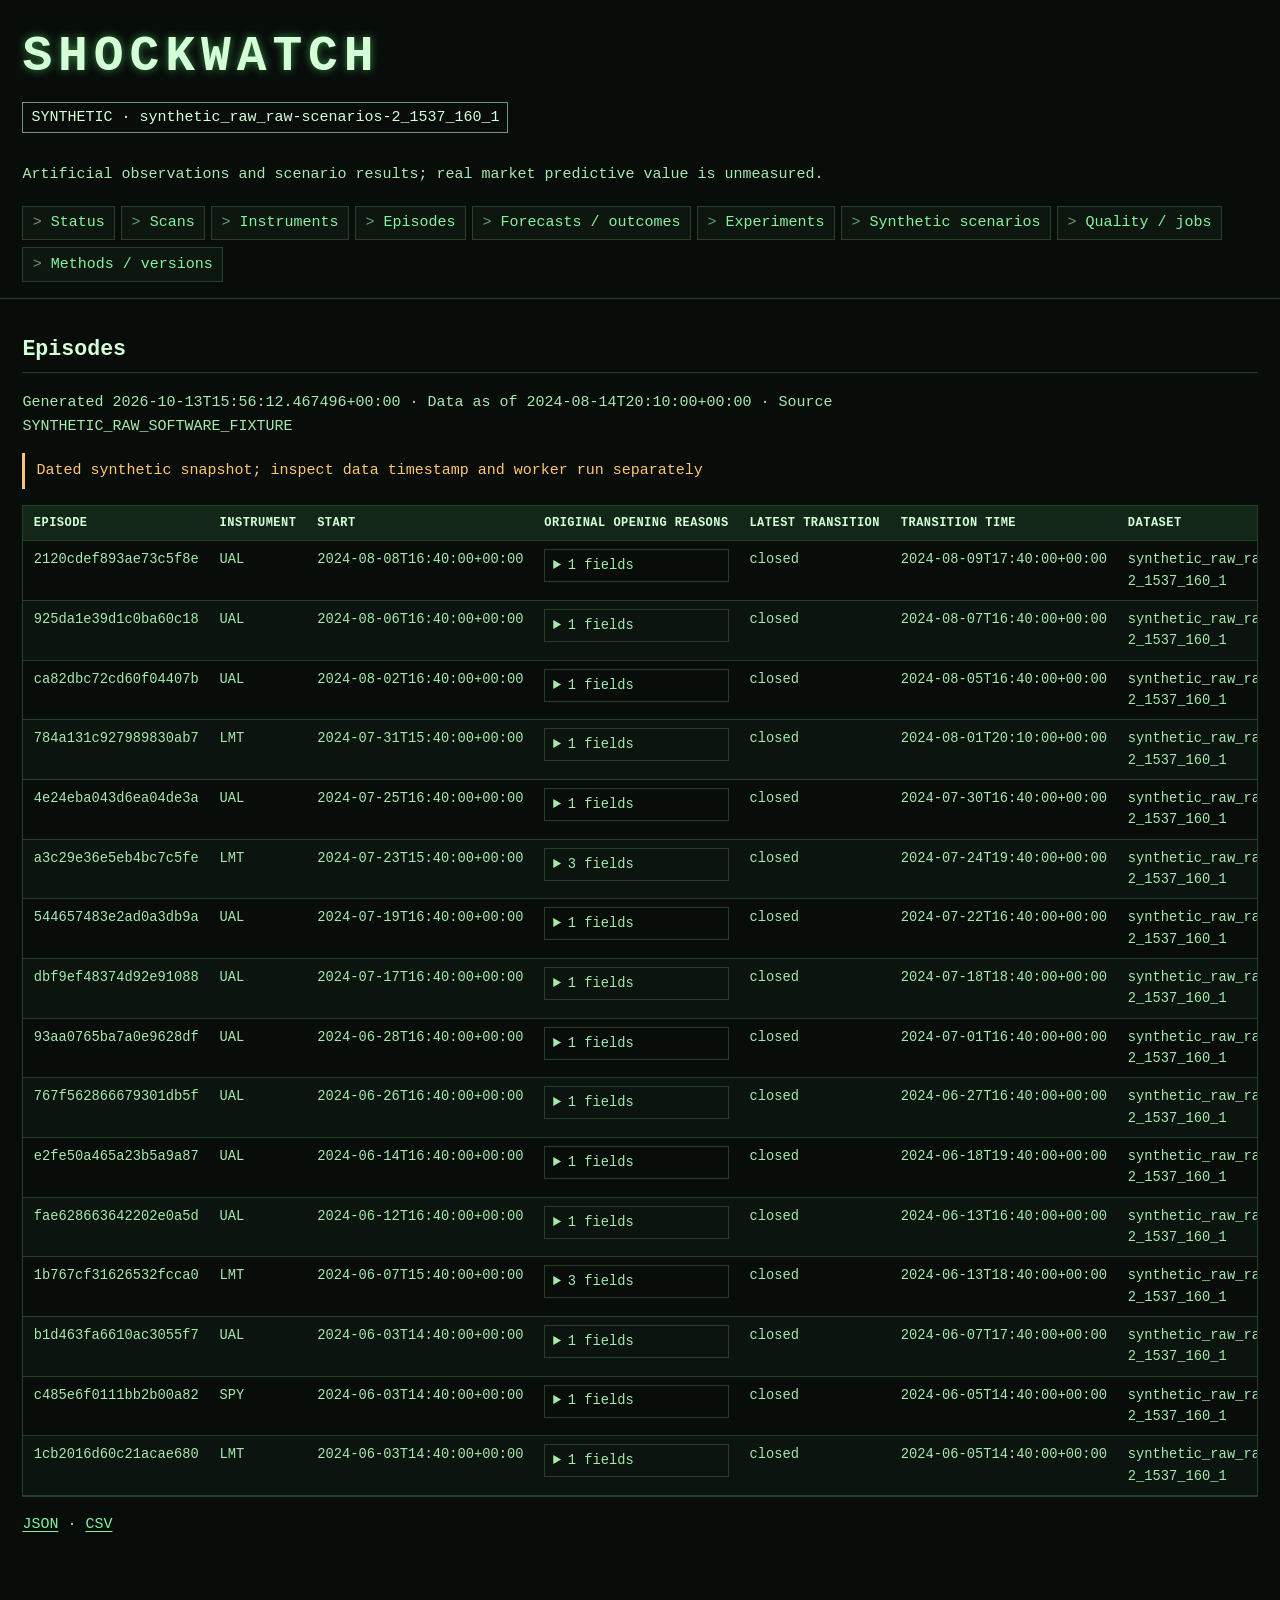
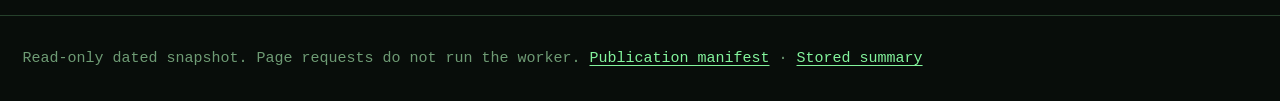
==== docs/episodes.html @ 3797bafb "Fix synthetic detector assessment and publish sanitized terminal site" ====
<!doctype html><html lang='en'><head><meta charset='utf-8'><meta name='viewport' content='width=device-width,initial-scale=1'>
<title>SHOCKWATCH — Episodes</title><link rel='stylesheet' href='style.css'></head><body><header><h1>SHOCKWATCH</h1><p class='label'>SYNTHETIC · synthetic_raw_raw-scenarios-2_1537_160_1</p><p>Artificial observations and scenario results; real market predictive value is unmeasured.</p><nav aria-label='Results pages'><a href='index.html'>Status</a><a href='scans.html'>Scans</a><a href='instruments.html'>Instruments</a><a href='episodes.html'>Episodes</a><a href='forecasts.html'>Forecasts / outcomes</a><a href='experiments.html'>Experiments</a><a href='scenarios.html'>Synthetic scenarios</a><a href='health.html'>Quality / jobs</a><a href='methods.html'>Methods / versions</a></nav></header><main><h2>Episodes</h2><p>Generated <time>2026-10-13T15:56:12.467496+00:00</time> · Data as of 2024-08-14T20:10:00+00:00 · Source SYNTHETIC_RAW_SOFTWARE_FIXTURE</p><p id='freshness' data-recorded='2026-10-13T15:48:35.384907+00:00'>Dated synthetic snapshot; inspect data timestamp and worker run separately</p><div class='scroll'><table><thead><tr><th scope='col'>Episode</th><th scope='col'>Instrument</th><th scope='col'>Start</th><th scope='col'>Original opening reasons</th><th scope='col'>Latest transition</th><th scope='col'>Transition time</th><th scope='col'>Dataset</th><th scope='col'>Mode</th></tr></thead><tbody><tr><td>2120cdef893ae73c5f8e</td><td>UAL</td><td>2024-08-08T16:40:00+00:00</td><td><details><summary>1 fields</summary><pre>[&quot;A_exceptional_repricing&quot;]</pre></details></td><td>closed</td><td>2024-08-09T17:40:00+00:00</td><td>synthetic_raw_raw-scenarios-2_1537_160_1</td><td>synthetic</td></tr><tr><td>925da1e39d1c0ba60c18</td><td>UAL</td><td>2024-08-06T16:40:00+00:00</td><td><details><summary>1 fields</summary><pre>[&quot;A_exceptional_flow&quot;]</pre></details></td><td>closed</td><td>2024-08-07T16:40:00+00:00</td><td>synthetic_raw_raw-scenarios-2_1537_160_1</td><td>synthetic</td></tr><tr><td>ca82dbc72cd60f04407b</td><td>UAL</td><td>2024-08-02T16:40:00+00:00</td><td><details><summary>1 fields</summary><pre>[&quot;A_exceptional_flow&quot;]</pre></details></td><td>closed</td><td>2024-08-05T16:40:00+00:00</td><td>synthetic_raw_raw-scenarios-2_1537_160_1</td><td>synthetic</td></tr><tr><td>784a131c927989830ab7</td><td>LMT</td><td>2024-07-31T15:40:00+00:00</td><td><details><summary>1 fields</summary><pre>[&quot;A_exceptional_flow&quot;]</pre></details></td><td>closed</td><td>2024-08-01T20:10:00+00:00</td><td>synthetic_raw_raw-scenarios-2_1537_160_1</td><td>synthetic</td></tr><tr><td>4e24eba043d6ea04de3a</td><td>UAL</td><td>2024-07-25T16:40:00+00:00</td><td><details><summary>1 fields</summary><pre>[&quot;A_exceptional_flow&quot;]</pre></details></td><td>closed</td><td>2024-07-30T16:40:00+00:00</td><td>synthetic_raw_raw-scenarios-2_1537_160_1</td><td>synthetic</td></tr><tr><td>a3c29e36e5eb4bc7c5fe</td><td>LMT</td><td>2024-07-23T15:40:00+00:00</td><td><details><summary>3 fields</summary><pre>[&quot;A_exceptional_flow&quot;,&quot;A_exceptional_repricing&quot;,&quot;B_persistent_call&quot;]</pre></details></td><td>closed</td><td>2024-07-24T19:40:00+00:00</td><td>synthetic_raw_raw-scenarios-2_1537_160_1</td><td>synthetic</td></tr><tr><td>544657483e2ad0a3db9a</td><td>UAL</td><td>2024-07-19T16:40:00+00:00</td><td><details><summary>1 fields</summary><pre>[&quot;A_exceptional_flow&quot;]</pre></details></td><td>closed</td><td>2024-07-22T16:40:00+00:00</td><td>synthetic_raw_raw-scenarios-2_1537_160_1</td><td>synthetic</td></tr><tr><td>dbf9ef48374d92e91088</td><td>UAL</td><td>2024-07-17T16:40:00+00:00</td><td><details><summary>1 fields</summary><pre>[&quot;A_exceptional_flow&quot;]</pre></details></td><td>closed</td><td>2024-07-18T18:40:00+00:00</td><td>synthetic_raw_raw-scenarios-2_1537_160_1</td><td>synthetic</td></tr><tr><td>93aa0765ba7a0e9628df</td><td>UAL</td><td>2024-06-28T16:40:00+00:00</td><td><details><summary>1 fields</summary><pre>[&quot;A_exceptional_flow&quot;]</pre></details></td><td>closed</td><td>2024-07-01T16:40:00+00:00</td><td>synthetic_raw_raw-scenarios-2_1537_160_1</td><td>synthetic</td></tr><tr><td>767f562866679301db5f</td><td>UAL</td><td>2024-06-26T16:40:00+00:00</td><td><details><summary>1 fields</summary><pre>[&quot;A_exceptional_flow&quot;]</pre></details></td><td>closed</td><td>2024-06-27T16:40:00+00:00</td><td>synthetic_raw_raw-scenarios-2_1537_160_1</td><td>synthetic</td></tr><tr><td>e2fe50a465a23b5a9a87</td><td>UAL</td><td>2024-06-14T16:40:00+00:00</td><td><details><summary>1 fields</summary><pre>[&quot;A_exceptional_flow&quot;]</pre></details></td><td>closed</td><td>2024-06-18T19:40:00+00:00</td><td>synthetic_raw_raw-scenarios-2_1537_160_1</td><td>synthetic</td></tr><tr><td>fae628663642202e0a5d</td><td>UAL</td><td>2024-06-12T16:40:00+00:00</td><td><details><summary>1 fields</summary><pre>[&quot;A_exceptional_flow&quot;]</pre></details></td><td>closed</td><td>2024-06-13T16:40:00+00:00</td><td>synthetic_raw_raw-scenarios-2_1537_160_1</td><td>synthetic</td></tr><tr><td>1b767cf31626532fcca0</td><td>LMT</td><td>2024-06-07T15:40:00+00:00</td><td><details><summary>3 fields</summary><pre>[&quot;A_exceptional_flow&quot;,&quot;A_exceptional_repricing&quot;,&quot;B_persistent_call&quot;]</pre></details></td><td>closed</td><td>2024-06-13T18:40:00+00:00</td><td>synthetic_raw_raw-scenarios-2_1537_160_1</td><td>synthetic</td></tr><tr><td>b1d463fa6610ac3055f7</td><td>UAL</td><td>2024-06-03T14:40:00+00:00</td><td><details><summary>1 fields</summary><pre>[&quot;A_exceptional_repricing&quot;]</pre></details></td><td>closed</td><td>2024-06-07T17:40:00+00:00</td><td>synthetic_raw_raw-scenarios-2_1537_160_1</td><td>synthetic</td></tr><tr><td>c485e6f0111bb2b00a82</td><td>SPY</td><td>2024-06-03T14:40:00+00:00</td><td><details><summary>1 fields</summary><pre>[&quot;A_exceptional_repricing&quot;]</pre></details></td><td>closed</td><td>2024-06-05T14:40:00+00:00</td><td>synthetic_raw_raw-scenarios-2_1537_160_1</td><td>synthetic</td></tr><tr><td>1cb2016d60c21acae680</td><td>LMT</td><td>2024-06-03T14:40:00+00:00</td><td><details><summary>1 fields</summary><pre>[&quot;A_exceptional_repricing&quot;]</pre></details></td><td>closed</td><td>2024-06-05T14:40:00+00:00</td><td>synthetic_raw_raw-scenarios-2_1537_160_1</td><td>synthetic</td></tr></tbody></table></div><p><a href='exports/episodes.json'>JSON</a> · <a href='exports/episodes.csv'>CSV</a></p></main><footer><p>Read-only dated snapshot. Page requests do not run the worker. <a href='publication.json'>Publication manifest</a> · <a href='exports/summary.json'>Stored summary</a></p></footer><script src='site.js'></script></body></html>
---- docs/style.css ----
:root{color-scheme:dark;--bg:#080d0a;--panel:#0d1710;--line:#25402b;--fg:#a6e9ad;--dim:#6e9b74;--bright:#d4ffd7;--amber:#ffc66e;--red:#ff7878}
*{box-sizing:border-box}
html{background:var(--bg)}
body{margin:0;background:var(--bg);color:var(--fg);font:15px/1.55 Consolas,'Courier New',monospace}
header,main,footer{width:100%;max-width:1320px;min-width:0;margin:auto;padding:1rem 1.4rem}
header{border-bottom:1px solid var(--line);padding-top:1.7rem}
h1{color:var(--bright);font-size:clamp(2rem,5vw,3.1rem);line-height:1.1;letter-spacing:.12em;margin:.15rem 0;text-shadow:0 0 8px #388448}
h2{color:var(--bright);font-size:1.35rem;border-bottom:1px solid var(--line);padding-bottom:.4rem}
h3{color:var(--bright);font-size:1rem;margin-top:2rem;text-transform:uppercase;letter-spacing:.04em}
p{max-width:105ch;overflow-wrap:anywhere}
a{color:#83f49c;text-decoration:underline;text-underline-offset:3px}
a:hover,a:focus{color:var(--bright);background:#183820}
a:focus-visible,input:focus-visible,summary:focus-visible{outline:2px solid var(--amber);outline-offset:2px}
nav{display:flex;flex-wrap:wrap;gap:.4rem;margin-top:1.2rem;max-width:100%;min-width:0}
nav a{display:inline-block;text-decoration:none;border:1px solid var(--line);padding:.3rem .58rem;background:var(--panel);overflow-wrap:anywhere;min-width:0}
nav a:before{content:'> ';color:var(--dim)}
.label{display:inline-block;border:1px solid var(--dim);padding:.2rem .5rem;color:var(--bright);max-width:100%;overflow-wrap:anywhere}
.scroll{max-width:100%;overflow-x:auto;margin:1rem 0;border:1px solid var(--line)}
table{width:100%;min-width:max-content;border-collapse:collapse;font-size:.86rem}
th,td{text-align:left;border-bottom:1px solid var(--line);padding:.5rem .65rem;vertical-align:top;max-width:42ch}
th{color:var(--bright);background:#132719;position:sticky;top:0;text-transform:uppercase;font-size:.75rem;letter-spacing:.04em}
tbody tr:nth-child(even){background:#0b140e}
tbody tr:hover{background:#12291a}
.crossed{color:var(--amber);font-weight:bold}
.badge{display:inline-block;border:1px solid currentColor;padding:.08rem .4rem;font-size:.78rem}
.badge.pass{color:var(--fg)}.badge.fail{color:var(--red)}.badge.muted{color:var(--dim)}
dl{display:grid;grid-template-columns:minmax(13rem,20rem) minmax(0,1fr);gap:.5rem 1rem}
dt{color:var(--dim)}dd{margin:0;color:var(--bright);overflow-wrap:anywhere}
dl.summary{grid-template-columns:repeat(3,minmax(0,1fr));gap:.6rem}
dl.summary>div{border:1px solid var(--line);background:var(--panel);padding:.7rem .8rem;min-height:5rem}
dl.summary dt{font-size:.78rem;text-transform:uppercase;letter-spacing:.03em}
dl.summary dd{margin-top:.25rem;font-size:.96rem}
details{border:1px solid var(--line);padding:.3rem .5rem;max-width:70ch}
details summary{cursor:pointer;color:var(--fg)}
details[open]{background:var(--panel)}
pre{white-space:pre-wrap;overflow-wrap:anywhere;font:inherit;color:var(--dim);max-height:28rem;overflow:auto}
input{background:#0b160e;color:var(--bright);font:inherit;border:1px solid var(--dim);padding:.35rem}
footer{border-top:1px solid var(--line);margin-top:3rem;color:var(--dim)}
#freshness{border-left:3px solid var(--amber);padding:.4rem .7rem;color:var(--amber)}
.meta{color:var(--dim)}
.skip{position:absolute;left:-9999px}.skip:focus{left:.6rem;top:.6rem;z-index:10;background:var(--bg);padding:.5rem}
@media(max-width:950px){dl.summary{grid-template-columns:repeat(2,minmax(0,1fr))}}
@media(max-width:650px){header,main,footer{padding:.8rem}body{font-size:13px}dl,dl.summary{grid-template-columns:1fr}nav a{flex:1 1 45%;text-align:center}th,td{padding:.4rem}}
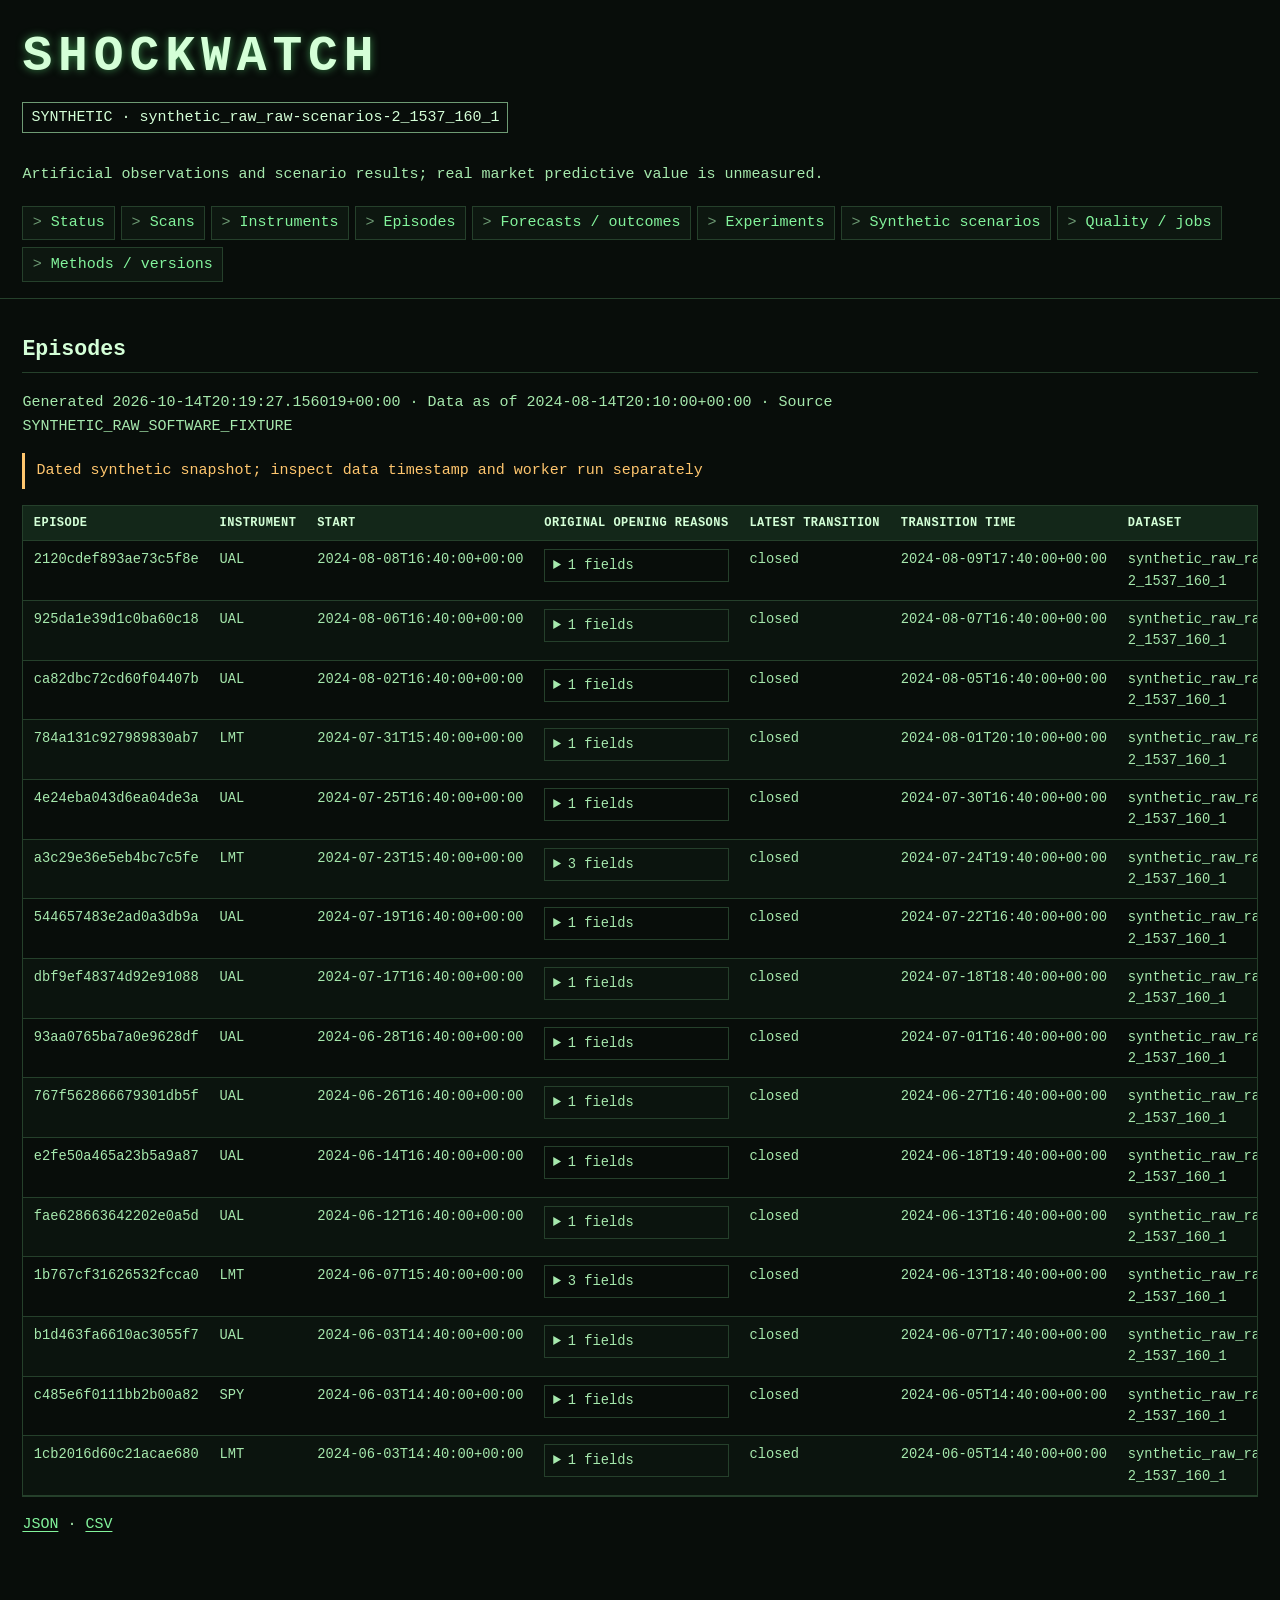
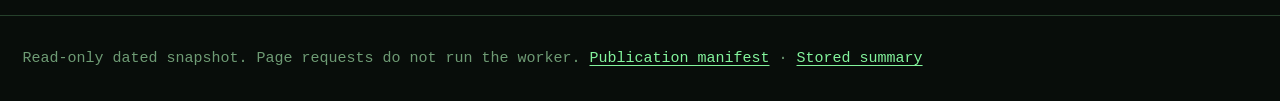
==== commit b0f4c08d: "Preserve public export bytes for Pages manifest" ====
--- a/docs/episodes.html
+++ b/docs/episodes.html
@@ -1,2 +1,2 @@
 <!doctype html><html lang='en'><head><meta charset='utf-8'><meta name='viewport' content='width=device-width,initial-scale=1'>
-<title>SHOCKWATCH — Episodes</title><link rel='stylesheet' href='style.css'></head><body><header><h1>SHOCKWATCH</h1><p class='label'>SYNTHETIC · synthetic_raw_raw-scenarios-2_1537_160_1</p><p>Artificial observations and scenario results; real market predictive value is unmeasured.</p><nav aria-label='Results pages'><a href='index.html'>Status</a><a href='scans.html'>Scans</a><a href='instruments.html'>Instruments</a><a href='episodes.html'>Episodes</a><a href='forecasts.html'>Forecasts / outcomes</a><a href='experiments.html'>Experiments</a><a href='scenarios.html'>Synthetic scenarios</a><a href='health.html'>Quality / jobs</a><a href='methods.html'>Methods / versions</a></nav></header><main><h2>Episodes</h2><p>Generated <time>2026-10-13T15:56:12.467496+00:00</time> · Data as of 2024-08-14T20:10:00+00:00 · Source SYNTHETIC_RAW_SOFTWARE_FIXTURE</p><p id='freshness' data-recorded='2026-10-13T15:48:35.384907+00:00'>Dated synthetic snapshot; inspect data timestamp and worker run separately</p><div class='scroll'><table><thead><tr><th scope='col'>Episode</th><th scope='col'>Instrument</th><th scope='col'>Start</th><th scope='col'>Original opening reasons</th><th scope='col'>Latest transition</th><th scope='col'>Transition time</th><th scope='col'>Dataset</th><th scope='col'>Mode</th></tr></thead><tbody><tr><td>2120cdef893ae73c5f8e</td><td>UAL</td><td>2024-08-08T16:40:00+00:00</td><td><details><summary>1 fields</summary><pre>[&quot;A_exceptional_repricing&quot;]</pre></details></td><td>closed</td><td>2024-08-09T17:40:00+00:00</td><td>synthetic_raw_raw-scenarios-2_1537_160_1</td><td>synthetic</td></tr><tr><td>925da1e39d1c0ba60c18</td><td>UAL</td><td>2024-08-06T16:40:00+00:00</td><td><details><summary>1 fields</summary><pre>[&quot;A_exceptional_flow&quot;]</pre></details></td><td>closed</td><td>2024-08-07T16:40:00+00:00</td><td>synthetic_raw_raw-scenarios-2_1537_160_1</td><td>synthetic</td></tr><tr><td>ca82dbc72cd60f04407b</td><td>UAL</td><td>2024-08-02T16:40:00+00:00</td><td><details><summary>1 fields</summary><pre>[&quot;A_exceptional_flow&quot;]</pre></details></td><td>closed</td><td>2024-08-05T16:40:00+00:00</td><td>synthetic_raw_raw-scenarios-2_1537_160_1</td><td>synthetic</td></tr><tr><td>784a131c927989830ab7</td><td>LMT</td><td>2024-07-31T15:40:00+00:00</td><td><details><summary>1 fields</summary><pre>[&quot;A_exceptional_flow&quot;]</pre></details></td><td>closed</td><td>2024-08-01T20:10:00+00:00</td><td>synthetic_raw_raw-scenarios-2_1537_160_1</td><td>synthetic</td></tr><tr><td>4e24eba043d6ea04de3a</td><td>UAL</td><td>2024-07-25T16:40:00+00:00</td><td><details><summary>1 fields</summary><pre>[&quot;A_exceptional_flow&quot;]</pre></details></td><td>closed</td><td>2024-07-30T16:40:00+00:00</td><td>synthetic_raw_raw-scenarios-2_1537_160_1</td><td>synthetic</td></tr><tr><td>a3c29e36e5eb4bc7c5fe</td><td>LMT</td><td>2024-07-23T15:40:00+00:00</td><td><details><summary>3 fields</summary><pre>[&quot;A_exceptional_flow&quot;,&quot;A_exceptional_repricing&quot;,&quot;B_persistent_call&quot;]</pre></details></td><td>closed</td><td>2024-07-24T19:40:00+00:00</td><td>synthetic_raw_raw-scenarios-2_1537_160_1</td><td>synthetic</td></tr><tr><td>544657483e2ad0a3db9a</td><td>UAL</td><td>2024-07-19T16:40:00+00:00</td><td><details><summary>1 fields</summary><pre>[&quot;A_exceptional_flow&quot;]</pre></details></td><td>closed</td><td>2024-07-22T16:40:00+00:00</td><td>synthetic_raw_raw-scenarios-2_1537_160_1</td><td>synthetic</td></tr><tr><td>dbf9ef48374d92e91088</td><td>UAL</td><td>2024-07-17T16:40:00+00:00</td><td><details><summary>1 fields</summary><pre>[&quot;A_exceptional_flow&quot;]</pre></details></td><td>closed</td><td>2024-07-18T18:40:00+00:00</td><td>synthetic_raw_raw-scenarios-2_1537_160_1</td><td>synthetic</td></tr><tr><td>93aa0765ba7a0e9628df</td><td>UAL</td><td>2024-06-28T16:40:00+00:00</td><td><details><summary>1 fields</summary><pre>[&quot;A_exceptional_flow&quot;]</pre></details></td><td>closed</td><td>2024-07-01T16:40:00+00:00</td><td>synthetic_raw_raw-scenarios-2_1537_160_1</td><td>synthetic</td></tr><tr><td>767f562866679301db5f</td><td>UAL</td><td>2024-06-26T16:40:00+00:00</td><td><details><summary>1 fields</summary><pre>[&quot;A_exceptional_flow&quot;]</pre></details></td><td>closed</td><td>2024-06-27T16:40:00+00:00</td><td>synthetic_raw_raw-scenarios-2_1537_160_1</td><td>synthetic</td></tr><tr><td>e2fe50a465a23b5a9a87</td><td>UAL</td><td>2024-06-14T16:40:00+00:00</td><td><details><summary>1 fields</summary><pre>[&quot;A_exceptional_flow&quot;]</pre></details></td><td>closed</td><td>2024-06-18T19:40:00+00:00</td><td>synthetic_raw_raw-scenarios-2_1537_160_1</td><td>synthetic</td></tr><tr><td>fae628663642202e0a5d</td><td>UAL</td><td>2024-06-12T16:40:00+00:00</td><td><details><summary>1 fields</summary><pre>[&quot;A_exceptional_flow&quot;]</pre></details></td><td>closed</td><td>2024-06-13T16:40:00+00:00</td><td>synthetic_raw_raw-scenarios-2_1537_160_1</td><td>synthetic</td></tr><tr><td>1b767cf31626532fcca0</td><td>LMT</td><td>2024-06-07T15:40:00+00:00</td><td><details><summary>3 fields</summary><pre>[&quot;A_exceptional_flow&quot;,&quot;A_exceptional_repricing&quot;,&quot;B_persistent_call&quot;]</pre></details></td><td>closed</td><td>2024-06-13T18:40:00+00:00</td><td>synthetic_raw_raw-scenarios-2_1537_160_1</td><td>synthetic</td></tr><tr><td>b1d463fa6610ac3055f7</td><td>UAL</td><td>2024-06-03T14:40:00+00:00</td><td><details><summary>1 fields</summary><pre>[&quot;A_exceptional_repricing&quot;]</pre></details></td><td>closed</td><td>2024-06-07T17:40:00+00:00</td><td>synthetic_raw_raw-scenarios-2_1537_160_1</td><td>synthetic</td></tr><tr><td>c485e6f0111bb2b00a82</td><td>SPY</td><td>2024-06-03T14:40:00+00:00</td><td><details><summary>1 fields</summary><pre>[&quot;A_exceptional_repricing&quot;]</pre></details></td><td>closed</td><td>2024-06-05T14:40:00+00:00</td><td>synthetic_raw_raw-scenarios-2_1537_160_1</td><td>synthetic</td></tr><tr><td>1cb2016d60c21acae680</td><td>LMT</td><td>2024-06-03T14:40:00+00:00</td><td><details><summary>1 fields</summary><pre>[&quot;A_exceptional_repricing&quot;]</pre></details></td><td>closed</td><td>2024-06-05T14:40:00+00:00</td><td>synthetic_raw_raw-scenarios-2_1537_160_1</td><td>synthetic</td></tr></tbody></table></div><p><a href='exports/episodes.json'>JSON</a> · <a href='exports/episodes.csv'>CSV</a></p></main><footer><p>Read-only dated snapshot. Page requests do not run the worker. <a href='publication.json'>Publication manifest</a> · <a href='exports/summary.json'>Stored summary</a></p></footer><script src='site.js'></script></body></html>+<title>SHOCKWATCH — Episodes</title><link rel='stylesheet' href='style.css'></head><body><header><h1>SHOCKWATCH</h1><p class='label'>SYNTHETIC · synthetic_raw_raw-scenarios-2_1537_160_1</p><p>Artificial observations and scenario results; real market predictive value is unmeasured.</p><nav aria-label='Results pages'><a href='index.html'>Status</a><a href='scans.html'>Scans</a><a href='instruments.html'>Instruments</a><a href='episodes.html'>Episodes</a><a href='forecasts.html'>Forecasts / outcomes</a><a href='experiments.html'>Experiments</a><a href='scenarios.html'>Synthetic scenarios</a><a href='health.html'>Quality / jobs</a><a href='methods.html'>Methods / versions</a></nav></header><main><h2>Episodes</h2><p>Generated <time>2026-10-14T20:19:27.156019+00:00</time> · Data as of 2024-08-14T20:10:00+00:00 · Source SYNTHETIC_RAW_SOFTWARE_FIXTURE</p><p id='freshness' data-recorded='2026-10-13T15:48:35.384907+00:00'>Dated synthetic snapshot; inspect data timestamp and worker run separately</p><div class='scroll'><table><thead><tr><th scope='col'>Episode</th><th scope='col'>Instrument</th><th scope='col'>Start</th><th scope='col'>Original opening reasons</th><th scope='col'>Latest transition</th><th scope='col'>Transition time</th><th scope='col'>Dataset</th><th scope='col'>Mode</th></tr></thead><tbody><tr><td>2120cdef893ae73c5f8e</td><td>UAL</td><td>2024-08-08T16:40:00+00:00</td><td><details><summary>1 fields</summary><pre>[&quot;A_exceptional_repricing&quot;]</pre></details></td><td>closed</td><td>2024-08-09T17:40:00+00:00</td><td>synthetic_raw_raw-scenarios-2_1537_160_1</td><td>synthetic</td></tr><tr><td>925da1e39d1c0ba60c18</td><td>UAL</td><td>2024-08-06T16:40:00+00:00</td><td><details><summary>1 fields</summary><pre>[&quot;A_exceptional_flow&quot;]</pre></details></td><td>closed</td><td>2024-08-07T16:40:00+00:00</td><td>synthetic_raw_raw-scenarios-2_1537_160_1</td><td>synthetic</td></tr><tr><td>ca82dbc72cd60f04407b</td><td>UAL</td><td>2024-08-02T16:40:00+00:00</td><td><details><summary>1 fields</summary><pre>[&quot;A_exceptional_flow&quot;]</pre></details></td><td>closed</td><td>2024-08-05T16:40:00+00:00</td><td>synthetic_raw_raw-scenarios-2_1537_160_1</td><td>synthetic</td></tr><tr><td>784a131c927989830ab7</td><td>LMT</td><td>2024-07-31T15:40:00+00:00</td><td><details><summary>1 fields</summary><pre>[&quot;A_exceptional_flow&quot;]</pre></details></td><td>closed</td><td>2024-08-01T20:10:00+00:00</td><td>synthetic_raw_raw-scenarios-2_1537_160_1</td><td>synthetic</td></tr><tr><td>4e24eba043d6ea04de3a</td><td>UAL</td><td>2024-07-25T16:40:00+00:00</td><td><details><summary>1 fields</summary><pre>[&quot;A_exceptional_flow&quot;]</pre></details></td><td>closed</td><td>2024-07-30T16:40:00+00:00</td><td>synthetic_raw_raw-scenarios-2_1537_160_1</td><td>synthetic</td></tr><tr><td>a3c29e36e5eb4bc7c5fe</td><td>LMT</td><td>2024-07-23T15:40:00+00:00</td><td><details><summary>3 fields</summary><pre>[&quot;A_exceptional_flow&quot;,&quot;A_exceptional_repricing&quot;,&quot;B_persistent_call&quot;]</pre></details></td><td>closed</td><td>2024-07-24T19:40:00+00:00</td><td>synthetic_raw_raw-scenarios-2_1537_160_1</td><td>synthetic</td></tr><tr><td>544657483e2ad0a3db9a</td><td>UAL</td><td>2024-07-19T16:40:00+00:00</td><td><details><summary>1 fields</summary><pre>[&quot;A_exceptional_flow&quot;]</pre></details></td><td>closed</td><td>2024-07-22T16:40:00+00:00</td><td>synthetic_raw_raw-scenarios-2_1537_160_1</td><td>synthetic</td></tr><tr><td>dbf9ef48374d92e91088</td><td>UAL</td><td>2024-07-17T16:40:00+00:00</td><td><details><summary>1 fields</summary><pre>[&quot;A_exceptional_flow&quot;]</pre></details></td><td>closed</td><td>2024-07-18T18:40:00+00:00</td><td>synthetic_raw_raw-scenarios-2_1537_160_1</td><td>synthetic</td></tr><tr><td>93aa0765ba7a0e9628df</td><td>UAL</td><td>2024-06-28T16:40:00+00:00</td><td><details><summary>1 fields</summary><pre>[&quot;A_exceptional_flow&quot;]</pre></details></td><td>closed</td><td>2024-07-01T16:40:00+00:00</td><td>synthetic_raw_raw-scenarios-2_1537_160_1</td><td>synthetic</td></tr><tr><td>767f562866679301db5f</td><td>UAL</td><td>2024-06-26T16:40:00+00:00</td><td><details><summary>1 fields</summary><pre>[&quot;A_exceptional_flow&quot;]</pre></details></td><td>closed</td><td>2024-06-27T16:40:00+00:00</td><td>synthetic_raw_raw-scenarios-2_1537_160_1</td><td>synthetic</td></tr><tr><td>e2fe50a465a23b5a9a87</td><td>UAL</td><td>2024-06-14T16:40:00+00:00</td><td><details><summary>1 fields</summary><pre>[&quot;A_exceptional_flow&quot;]</pre></details></td><td>closed</td><td>2024-06-18T19:40:00+00:00</td><td>synthetic_raw_raw-scenarios-2_1537_160_1</td><td>synthetic</td></tr><tr><td>fae628663642202e0a5d</td><td>UAL</td><td>2024-06-12T16:40:00+00:00</td><td><details><summary>1 fields</summary><pre>[&quot;A_exceptional_flow&quot;]</pre></details></td><td>closed</td><td>2024-06-13T16:40:00+00:00</td><td>synthetic_raw_raw-scenarios-2_1537_160_1</td><td>synthetic</td></tr><tr><td>1b767cf31626532fcca0</td><td>LMT</td><td>2024-06-07T15:40:00+00:00</td><td><details><summary>3 fields</summary><pre>[&quot;A_exceptional_flow&quot;,&quot;A_exceptional_repricing&quot;,&quot;B_persistent_call&quot;]</pre></details></td><td>closed</td><td>2024-06-13T18:40:00+00:00</td><td>synthetic_raw_raw-scenarios-2_1537_160_1</td><td>synthetic</td></tr><tr><td>b1d463fa6610ac3055f7</td><td>UAL</td><td>2024-06-03T14:40:00+00:00</td><td><details><summary>1 fields</summary><pre>[&quot;A_exceptional_repricing&quot;]</pre></details></td><td>closed</td><td>2024-06-07T17:40:00+00:00</td><td>synthetic_raw_raw-scenarios-2_1537_160_1</td><td>synthetic</td></tr><tr><td>c485e6f0111bb2b00a82</td><td>SPY</td><td>2024-06-03T14:40:00+00:00</td><td><details><summary>1 fields</summary><pre>[&quot;A_exceptional_repricing&quot;]</pre></details></td><td>closed</td><td>2024-06-05T14:40:00+00:00</td><td>synthetic_raw_raw-scenarios-2_1537_160_1</td><td>synthetic</td></tr><tr><td>1cb2016d60c21acae680</td><td>LMT</td><td>2024-06-03T14:40:00+00:00</td><td><details><summary>1 fields</summary><pre>[&quot;A_exceptional_repricing&quot;]</pre></details></td><td>closed</td><td>2024-06-05T14:40:00+00:00</td><td>synthetic_raw_raw-scenarios-2_1537_160_1</td><td>synthetic</td></tr></tbody></table></div><p><a href='exports/episodes.json'>JSON</a> · <a href='exports/episodes.csv'>CSV</a></p></main><footer><p>Read-only dated snapshot. Page requests do not run the worker. <a href='publication.json'>Publication manifest</a> · <a href='exports/summary.json'>Stored summary</a></p></footer><script src='site.js'></script></body></html>
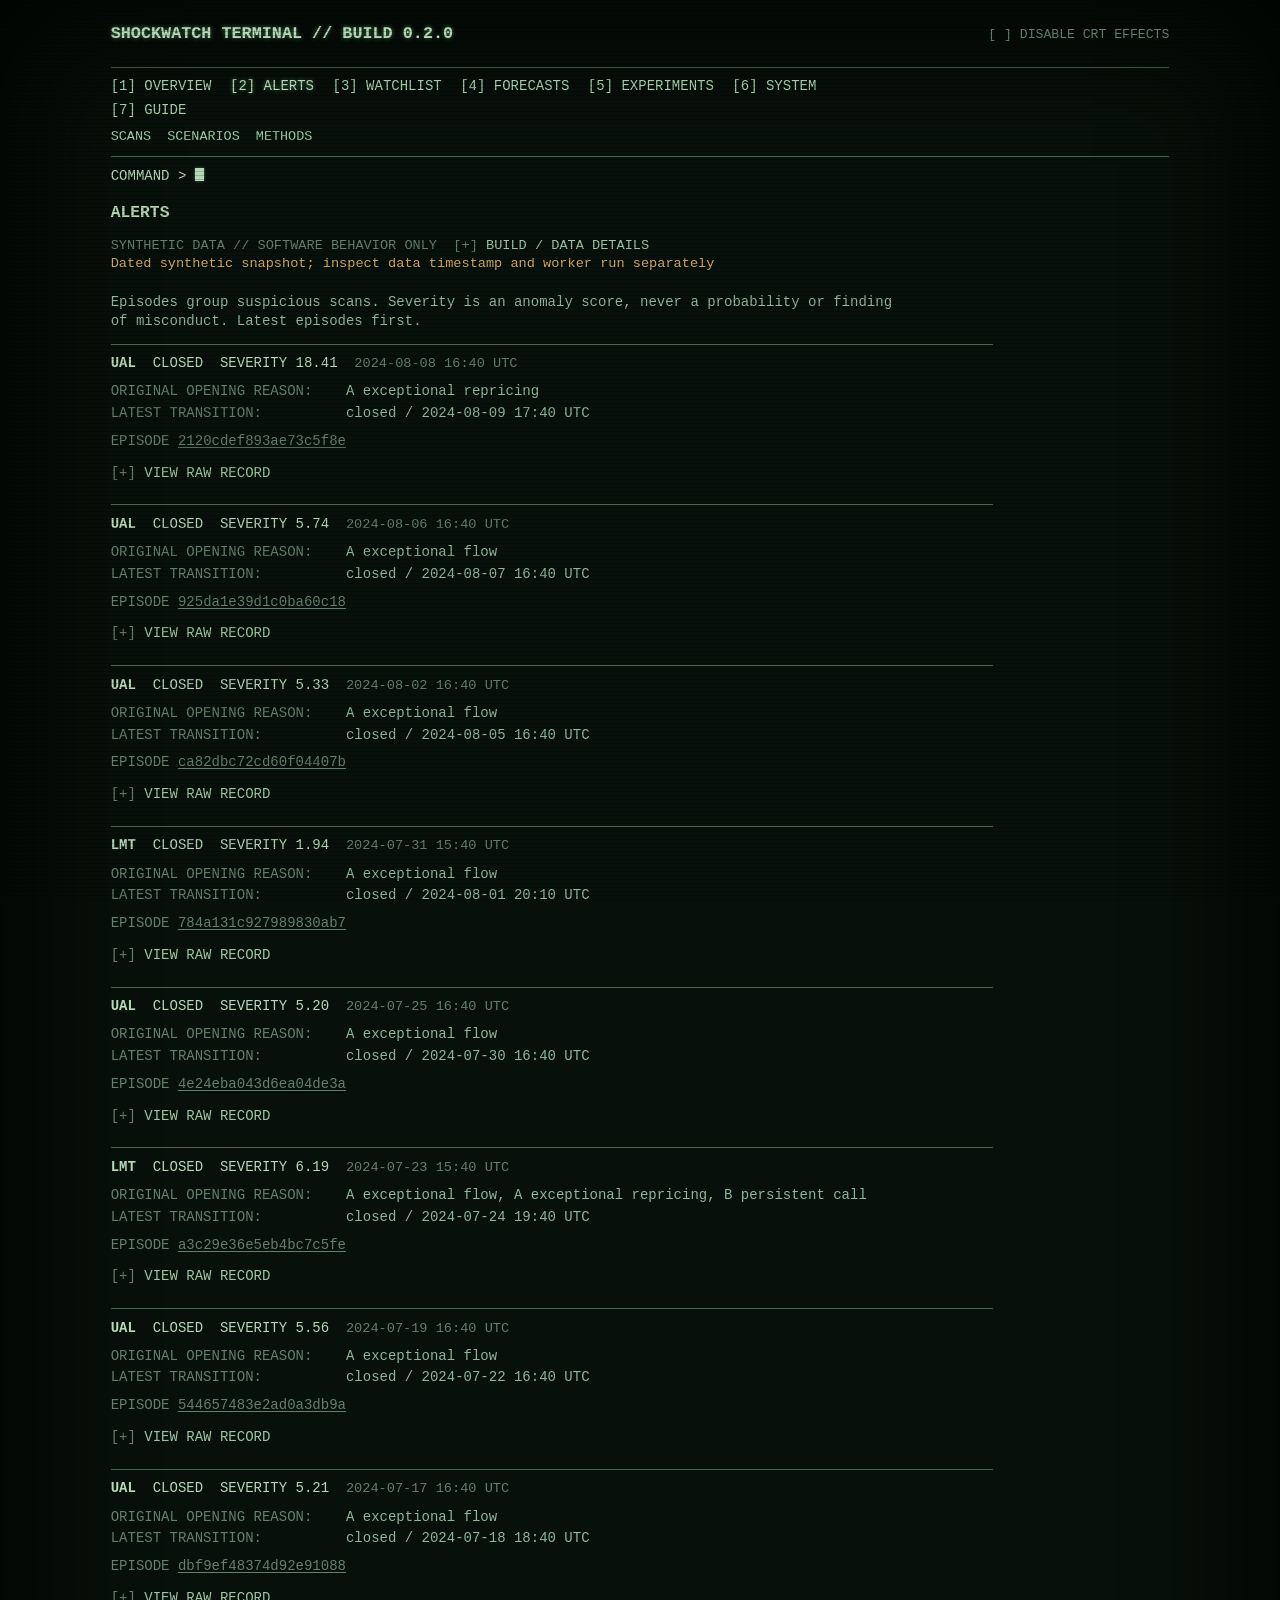
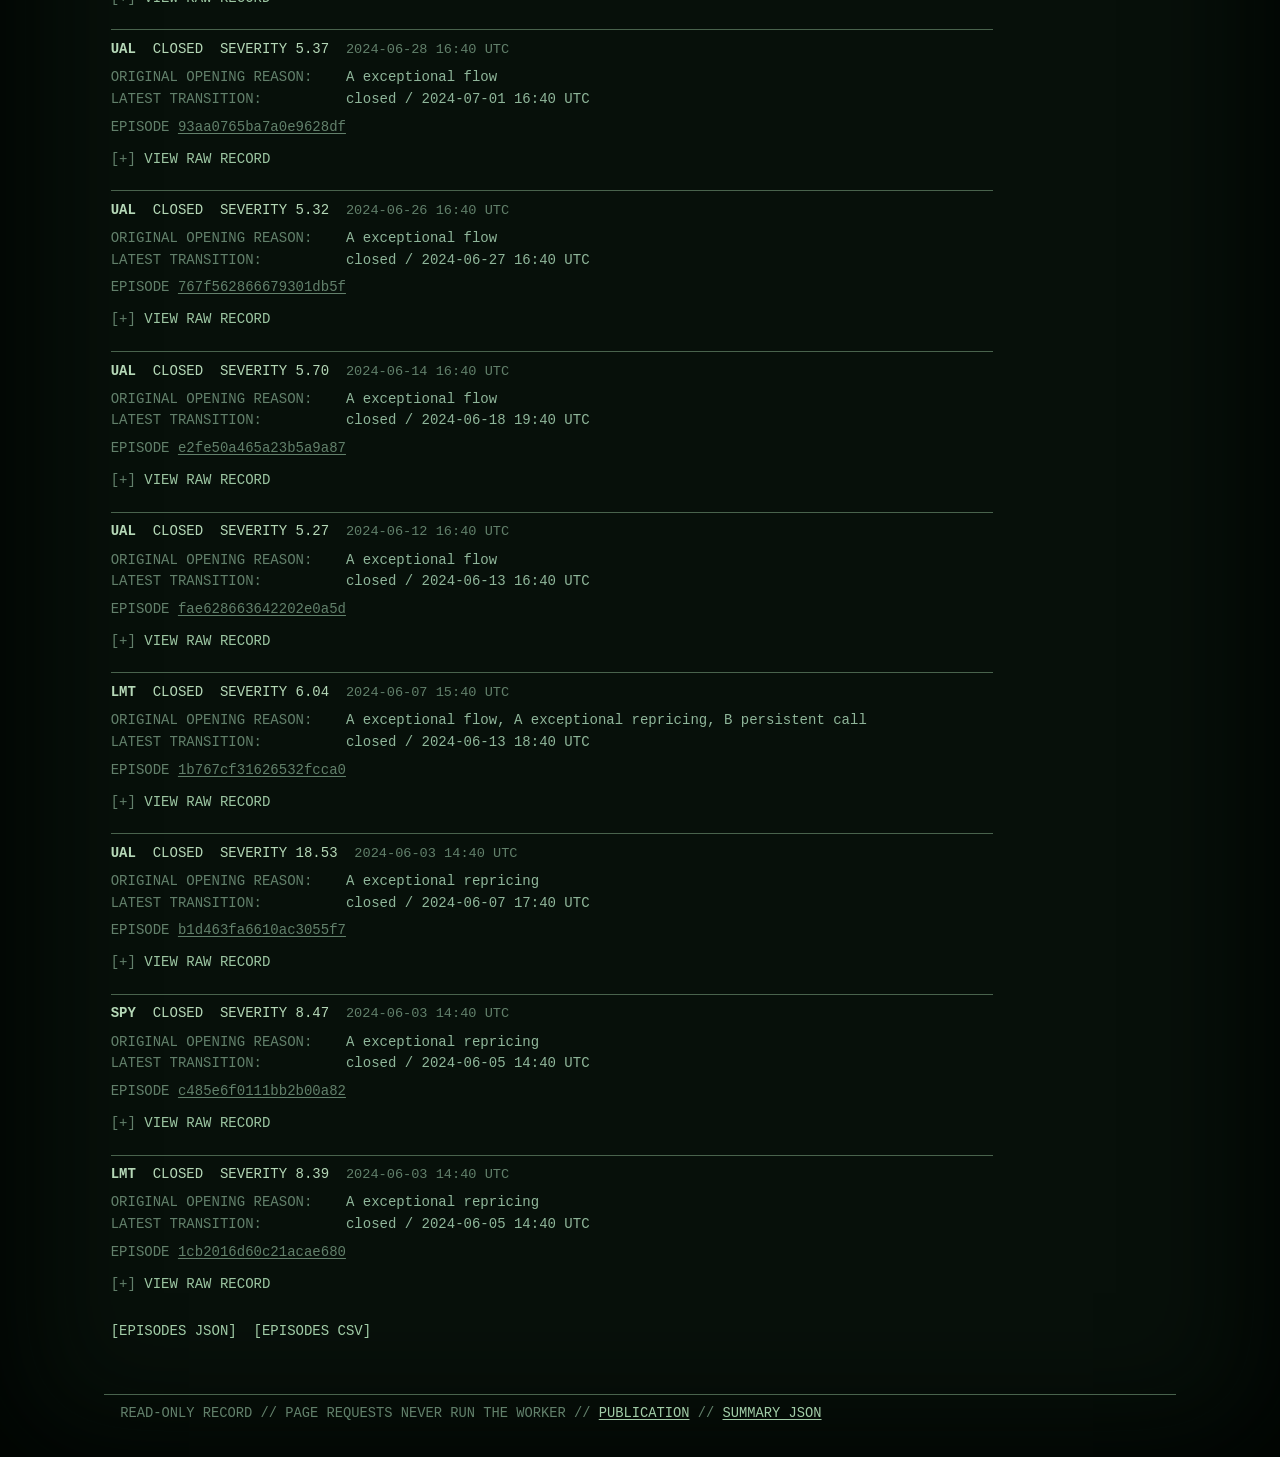
==== commit a093d878: "Redesign public site as CRT terminal with deterministic findings" ====
--- a/docs/episodes.html
+++ b/docs/episodes.html
@@ -1,2 +1,213 @@
-<!doctype html><html lang='en'><head><meta charset='utf-8'><meta name='viewport' content='width=device-width,initial-scale=1'>
-<title>SHOCKWATCH — Episodes</title><link rel='stylesheet' href='style.css'></head><body><header><h1>SHOCKWATCH</h1><p class='label'>SYNTHETIC · synthetic_raw_raw-scenarios-2_1537_160_1</p><p>Artificial observations and scenario results; real market predictive value is unmeasured.</p><nav aria-label='Results pages'><a href='index.html'>Status</a><a href='scans.html'>Scans</a><a href='instruments.html'>Instruments</a><a href='episodes.html'>Episodes</a><a href='forecasts.html'>Forecasts / outcomes</a><a href='experiments.html'>Experiments</a><a href='scenarios.html'>Synthetic scenarios</a><a href='health.html'>Quality / jobs</a><a href='methods.html'>Methods / versions</a></nav></header><main><h2>Episodes</h2><p>Generated <time>2026-10-14T20:19:27.156019+00:00</time> · Data as of 2024-08-14T20:10:00+00:00 · Source SYNTHETIC_RAW_SOFTWARE_FIXTURE</p><p id='freshness' data-recorded='2026-10-13T15:48:35.384907+00:00'>Dated synthetic snapshot; inspect data timestamp and worker run separately</p><div class='scroll'><table><thead><tr><th scope='col'>Episode</th><th scope='col'>Instrument</th><th scope='col'>Start</th><th scope='col'>Original opening reasons</th><th scope='col'>Latest transition</th><th scope='col'>Transition time</th><th scope='col'>Dataset</th><th scope='col'>Mode</th></tr></thead><tbody><tr><td>2120cdef893ae73c5f8e</td><td>UAL</td><td>2024-08-08T16:40:00+00:00</td><td><details><summary>1 fields</summary><pre>[&quot;A_exceptional_repricing&quot;]</pre></details></td><td>closed</td><td>2024-08-09T17:40:00+00:00</td><td>synthetic_raw_raw-scenarios-2_1537_160_1</td><td>synthetic</td></tr><tr><td>925da1e39d1c0ba60c18</td><td>UAL</td><td>2024-08-06T16:40:00+00:00</td><td><details><summary>1 fields</summary><pre>[&quot;A_exceptional_flow&quot;]</pre></details></td><td>closed</td><td>2024-08-07T16:40:00+00:00</td><td>synthetic_raw_raw-scenarios-2_1537_160_1</td><td>synthetic</td></tr><tr><td>ca82dbc72cd60f04407b</td><td>UAL</td><td>2024-08-02T16:40:00+00:00</td><td><details><summary>1 fields</summary><pre>[&quot;A_exceptional_flow&quot;]</pre></details></td><td>closed</td><td>2024-08-05T16:40:00+00:00</td><td>synthetic_raw_raw-scenarios-2_1537_160_1</td><td>synthetic</td></tr><tr><td>784a131c927989830ab7</td><td>LMT</td><td>2024-07-31T15:40:00+00:00</td><td><details><summary>1 fields</summary><pre>[&quot;A_exceptional_flow&quot;]</pre></details></td><td>closed</td><td>2024-08-01T20:10:00+00:00</td><td>synthetic_raw_raw-scenarios-2_1537_160_1</td><td>synthetic</td></tr><tr><td>4e24eba043d6ea04de3a</td><td>UAL</td><td>2024-07-25T16:40:00+00:00</td><td><details><summary>1 fields</summary><pre>[&quot;A_exceptional_flow&quot;]</pre></details></td><td>closed</td><td>2024-07-30T16:40:00+00:00</td><td>synthetic_raw_raw-scenarios-2_1537_160_1</td><td>synthetic</td></tr><tr><td>a3c29e36e5eb4bc7c5fe</td><td>LMT</td><td>2024-07-23T15:40:00+00:00</td><td><details><summary>3 fields</summary><pre>[&quot;A_exceptional_flow&quot;,&quot;A_exceptional_repricing&quot;,&quot;B_persistent_call&quot;]</pre></details></td><td>closed</td><td>2024-07-24T19:40:00+00:00</td><td>synthetic_raw_raw-scenarios-2_1537_160_1</td><td>synthetic</td></tr><tr><td>544657483e2ad0a3db9a</td><td>UAL</td><td>2024-07-19T16:40:00+00:00</td><td><details><summary>1 fields</summary><pre>[&quot;A_exceptional_flow&quot;]</pre></details></td><td>closed</td><td>2024-07-22T16:40:00+00:00</td><td>synthetic_raw_raw-scenarios-2_1537_160_1</td><td>synthetic</td></tr><tr><td>dbf9ef48374d92e91088</td><td>UAL</td><td>2024-07-17T16:40:00+00:00</td><td><details><summary>1 fields</summary><pre>[&quot;A_exceptional_flow&quot;]</pre></details></td><td>closed</td><td>2024-07-18T18:40:00+00:00</td><td>synthetic_raw_raw-scenarios-2_1537_160_1</td><td>synthetic</td></tr><tr><td>93aa0765ba7a0e9628df</td><td>UAL</td><td>2024-06-28T16:40:00+00:00</td><td><details><summary>1 fields</summary><pre>[&quot;A_exceptional_flow&quot;]</pre></details></td><td>closed</td><td>2024-07-01T16:40:00+00:00</td><td>synthetic_raw_raw-scenarios-2_1537_160_1</td><td>synthetic</td></tr><tr><td>767f562866679301db5f</td><td>UAL</td><td>2024-06-26T16:40:00+00:00</td><td><details><summary>1 fields</summary><pre>[&quot;A_exceptional_flow&quot;]</pre></details></td><td>closed</td><td>2024-06-27T16:40:00+00:00</td><td>synthetic_raw_raw-scenarios-2_1537_160_1</td><td>synthetic</td></tr><tr><td>e2fe50a465a23b5a9a87</td><td>UAL</td><td>2024-06-14T16:40:00+00:00</td><td><details><summary>1 fields</summary><pre>[&quot;A_exceptional_flow&quot;]</pre></details></td><td>closed</td><td>2024-06-18T19:40:00+00:00</td><td>synthetic_raw_raw-scenarios-2_1537_160_1</td><td>synthetic</td></tr><tr><td>fae628663642202e0a5d</td><td>UAL</td><td>2024-06-12T16:40:00+00:00</td><td><details><summary>1 fields</summary><pre>[&quot;A_exceptional_flow&quot;]</pre></details></td><td>closed</td><td>2024-06-13T16:40:00+00:00</td><td>synthetic_raw_raw-scenarios-2_1537_160_1</td><td>synthetic</td></tr><tr><td>1b767cf31626532fcca0</td><td>LMT</td><td>2024-06-07T15:40:00+00:00</td><td><details><summary>3 fields</summary><pre>[&quot;A_exceptional_flow&quot;,&quot;A_exceptional_repricing&quot;,&quot;B_persistent_call&quot;]</pre></details></td><td>closed</td><td>2024-06-13T18:40:00+00:00</td><td>synthetic_raw_raw-scenarios-2_1537_160_1</td><td>synthetic</td></tr><tr><td>b1d463fa6610ac3055f7</td><td>UAL</td><td>2024-06-03T14:40:00+00:00</td><td><details><summary>1 fields</summary><pre>[&quot;A_exceptional_repricing&quot;]</pre></details></td><td>closed</td><td>2024-06-07T17:40:00+00:00</td><td>synthetic_raw_raw-scenarios-2_1537_160_1</td><td>synthetic</td></tr><tr><td>c485e6f0111bb2b00a82</td><td>SPY</td><td>2024-06-03T14:40:00+00:00</td><td><details><summary>1 fields</summary><pre>[&quot;A_exceptional_repricing&quot;]</pre></details></td><td>closed</td><td>2024-06-05T14:40:00+00:00</td><td>synthetic_raw_raw-scenarios-2_1537_160_1</td><td>synthetic</td></tr><tr><td>1cb2016d60c21acae680</td><td>LMT</td><td>2024-06-03T14:40:00+00:00</td><td><details><summary>1 fields</summary><pre>[&quot;A_exceptional_repricing&quot;]</pre></details></td><td>closed</td><td>2024-06-05T14:40:00+00:00</td><td>synthetic_raw_raw-scenarios-2_1537_160_1</td><td>synthetic</td></tr></tbody></table></div><p><a href='exports/episodes.json'>JSON</a> · <a href='exports/episodes.csv'>CSV</a></p></main><footer><p>Read-only dated snapshot. Page requests do not run the worker. <a href='publication.json'>Publication manifest</a> · <a href='exports/summary.json'>Stored summary</a></p></footer><script src='site.js'></script></body></html>+<!doctype html><html lang='en'><head><meta charset='utf-8'><meta name='viewport' content='width=device-width,initial-scale=1'><title>SHOCKWATCH // Alerts</title><link rel='stylesheet' href='style.css'></head><body><input class='effects-check' id='effects-off' type='checkbox' aria-label='Disable scanlines and glow'><div class='terminal-screen'><a class='skip' href='#content'>Skip to content</a><header><div class='terminal-head'><h1 class='glow'>SHOCKWATCH TERMINAL // BUILD 0.2.0</h1><label class='effects-label' for='effects-off'><span class='effects-mark' aria-hidden='true'></span> DISABLE CRT EFFECTS</label></div><hr class='terminal-rule'><nav class='command-nav' aria-label='Main commands'><a href='index.html'>[1] OVERVIEW</a><a class='current' aria-current='page' href='episodes.html'>[2] ALERTS</a><a href='instruments.html'>[3] WATCHLIST</a><a href='forecasts.html'>[4] FORECASTS</a><a href='experiments.html'>[5] EXPERIMENTS</a><a href='health.html'>[6] SYSTEM</a><a href='guide.html'>[7] GUIDE</a></nav><div class='sub-nav'><a href='scans.html'>SCANS</a><a href='scenarios.html'>SCENARIOS</a><a href='methods.html'>METHODS</a></div><hr class='terminal-rule'><p class='prompt'>COMMAND &gt; <span class='cursor' aria-hidden='true'></span></p></header><main id='content'><h2>ALERTS</h2><div class='screen-meta'>SYNTHETIC DATA // SOFTWARE BEHAVIOR ONLY <details><summary>BUILD / DATA DETAILS</summary><dl class='summary'><div><dt>Dataset ID</dt><dd>synthetic_raw_raw-scenarios-2_1537_160_1</dd></div><div><dt>Mode</dt><dd>synthetic</dd></div><div><dt>Source version</dt><dd>raw-scenarios-2</dd></div><div><dt>Model version</dt><dd>0.2.0</dd></div><div><dt>Build time</dt><dd>2026-10-14T20:46:08.013613+00:00</dd></div><div><dt>Data timestamp</dt><dd>2024-08-14T20:10:00+00:00</dd></div><div><dt>Deployment ID</dt><dd>aa97a914c4328212df08ad3d71177afe3ddec07e4740498e745a1f889b844ba5</dd></div></dl></details><p id='freshness' data-recorded='2026-10-13T15:48:35.384907+00:00'>Dated synthetic snapshot; inspect data timestamp and worker run separately</p></div><p>Episodes group suspicious scans. Severity is an anomaly score, never a probability or finding of misconduct. Latest episodes first.</p><article class='record' id='episode-2120cdef893ae73c5f8e'><div class='record-head'><strong>UAL</strong><span class=''>CLOSED</span><span>SEVERITY 18.41</span><span class='secondary'>2024-08-08 16:40 UTC</span></div><dl><div><dt>ORIGINAL OPENING REASON:</dt><dd>A exceptional repricing</dd></div><div><dt>LATEST TRANSITION:</dt><dd>closed / 2024-08-09 17:40 UTC</dd></div></dl><p class='secondary'>EPISODE <a class='secondary' href='#episode-2120cdef893ae73c5f8e'>2120cdef893ae73c5f8e</a></p><details class='raw'><summary>VIEW RAW RECORD</summary><pre>{
+  &quot;dataset_id&quot;: &quot;synthetic_raw_raw-scenarios-2_1537_160_1&quot;,
+  &quot;episode_id&quot;: &quot;2120cdef893ae73c5f8e&quot;,
+  &quot;instrument_id&quot;: &quot;UAL&quot;,
+  &quot;latest_transition&quot;: &quot;closed&quot;,
+  &quot;latest_transition_at&quot;: &quot;2024-08-09T17:40:00+00:00&quot;,
+  &quot;mode&quot;: &quot;synthetic&quot;,
+  &quot;original_opening_reasons&quot;: [
+    &quot;A_exceptional_repricing&quot;
+  ],
+  &quot;severity&quot;: 18.414282004144326,
+  &quot;started_at&quot;: &quot;2024-08-08T16:40:00+00:00&quot;,
+  &quot;state&quot;: &quot;closed&quot;
+}</pre></details></article><article class='record' id='episode-925da1e39d1c0ba60c18'><div class='record-head'><strong>UAL</strong><span class=''>CLOSED</span><span>SEVERITY 5.74</span><span class='secondary'>2024-08-06 16:40 UTC</span></div><dl><div><dt>ORIGINAL OPENING REASON:</dt><dd>A exceptional flow</dd></div><div><dt>LATEST TRANSITION:</dt><dd>closed / 2024-08-07 16:40 UTC</dd></div></dl><p class='secondary'>EPISODE <a class='secondary' href='#episode-925da1e39d1c0ba60c18'>925da1e39d1c0ba60c18</a></p><details class='raw'><summary>VIEW RAW RECORD</summary><pre>{
+  &quot;dataset_id&quot;: &quot;synthetic_raw_raw-scenarios-2_1537_160_1&quot;,
+  &quot;episode_id&quot;: &quot;925da1e39d1c0ba60c18&quot;,
+  &quot;instrument_id&quot;: &quot;UAL&quot;,
+  &quot;latest_transition&quot;: &quot;closed&quot;,
+  &quot;latest_transition_at&quot;: &quot;2024-08-07T16:40:00+00:00&quot;,
+  &quot;mode&quot;: &quot;synthetic&quot;,
+  &quot;original_opening_reasons&quot;: [
+    &quot;A_exceptional_flow&quot;
+  ],
+  &quot;severity&quot;: 5.7401402673598385,
+  &quot;started_at&quot;: &quot;2024-08-06T16:40:00+00:00&quot;,
+  &quot;state&quot;: &quot;closed&quot;
+}</pre></details></article><article class='record' id='episode-ca82dbc72cd60f04407b'><div class='record-head'><strong>UAL</strong><span class=''>CLOSED</span><span>SEVERITY 5.33</span><span class='secondary'>2024-08-02 16:40 UTC</span></div><dl><div><dt>ORIGINAL OPENING REASON:</dt><dd>A exceptional flow</dd></div><div><dt>LATEST TRANSITION:</dt><dd>closed / 2024-08-05 16:40 UTC</dd></div></dl><p class='secondary'>EPISODE <a class='secondary' href='#episode-ca82dbc72cd60f04407b'>ca82dbc72cd60f04407b</a></p><details class='raw'><summary>VIEW RAW RECORD</summary><pre>{
+  &quot;dataset_id&quot;: &quot;synthetic_raw_raw-scenarios-2_1537_160_1&quot;,
+  &quot;episode_id&quot;: &quot;ca82dbc72cd60f04407b&quot;,
+  &quot;instrument_id&quot;: &quot;UAL&quot;,
+  &quot;latest_transition&quot;: &quot;closed&quot;,
+  &quot;latest_transition_at&quot;: &quot;2024-08-05T16:40:00+00:00&quot;,
+  &quot;mode&quot;: &quot;synthetic&quot;,
+  &quot;original_opening_reasons&quot;: [
+    &quot;A_exceptional_flow&quot;
+  ],
+  &quot;severity&quot;: 5.332020699331778,
+  &quot;started_at&quot;: &quot;2024-08-02T16:40:00+00:00&quot;,
+  &quot;state&quot;: &quot;closed&quot;
+}</pre></details></article><article class='record' id='episode-784a131c927989830ab7'><div class='record-head'><strong>LMT</strong><span class=''>CLOSED</span><span>SEVERITY 1.94</span><span class='secondary'>2024-07-31 15:40 UTC</span></div><dl><div><dt>ORIGINAL OPENING REASON:</dt><dd>A exceptional flow</dd></div><div><dt>LATEST TRANSITION:</dt><dd>closed / 2024-08-01 20:10 UTC</dd></div></dl><p class='secondary'>EPISODE <a class='secondary' href='#episode-784a131c927989830ab7'>784a131c927989830ab7</a></p><details class='raw'><summary>VIEW RAW RECORD</summary><pre>{
+  &quot;dataset_id&quot;: &quot;synthetic_raw_raw-scenarios-2_1537_160_1&quot;,
+  &quot;episode_id&quot;: &quot;784a131c927989830ab7&quot;,
+  &quot;instrument_id&quot;: &quot;LMT&quot;,
+  &quot;latest_transition&quot;: &quot;closed&quot;,
+  &quot;latest_transition_at&quot;: &quot;2024-08-01T20:10:00+00:00&quot;,
+  &quot;mode&quot;: &quot;synthetic&quot;,
+  &quot;original_opening_reasons&quot;: [
+    &quot;A_exceptional_flow&quot;
+  ],
+  &quot;severity&quot;: 1.9441244129130284,
+  &quot;started_at&quot;: &quot;2024-07-31T15:40:00+00:00&quot;,
+  &quot;state&quot;: &quot;closed&quot;
+}</pre></details></article><article class='record' id='episode-4e24eba043d6ea04de3a'><div class='record-head'><strong>UAL</strong><span class=''>CLOSED</span><span>SEVERITY 5.20</span><span class='secondary'>2024-07-25 16:40 UTC</span></div><dl><div><dt>ORIGINAL OPENING REASON:</dt><dd>A exceptional flow</dd></div><div><dt>LATEST TRANSITION:</dt><dd>closed / 2024-07-30 16:40 UTC</dd></div></dl><p class='secondary'>EPISODE <a class='secondary' href='#episode-4e24eba043d6ea04de3a'>4e24eba043d6ea04de3a</a></p><details class='raw'><summary>VIEW RAW RECORD</summary><pre>{
+  &quot;dataset_id&quot;: &quot;synthetic_raw_raw-scenarios-2_1537_160_1&quot;,
+  &quot;episode_id&quot;: &quot;4e24eba043d6ea04de3a&quot;,
+  &quot;instrument_id&quot;: &quot;UAL&quot;,
+  &quot;latest_transition&quot;: &quot;closed&quot;,
+  &quot;latest_transition_at&quot;: &quot;2024-07-30T16:40:00+00:00&quot;,
+  &quot;mode&quot;: &quot;synthetic&quot;,
+  &quot;original_opening_reasons&quot;: [
+    &quot;A_exceptional_flow&quot;
+  ],
+  &quot;severity&quot;: 5.19986555686826,
+  &quot;started_at&quot;: &quot;2024-07-25T16:40:00+00:00&quot;,
+  &quot;state&quot;: &quot;closed&quot;
+}</pre></details></article><article class='record' id='episode-a3c29e36e5eb4bc7c5fe'><div class='record-head'><strong>LMT</strong><span class=''>CLOSED</span><span>SEVERITY 6.19</span><span class='secondary'>2024-07-23 15:40 UTC</span></div><dl><div><dt>ORIGINAL OPENING REASON:</dt><dd>A exceptional flow, A exceptional repricing, B persistent call</dd></div><div><dt>LATEST TRANSITION:</dt><dd>closed / 2024-07-24 19:40 UTC</dd></div></dl><p class='secondary'>EPISODE <a class='secondary' href='#episode-a3c29e36e5eb4bc7c5fe'>a3c29e36e5eb4bc7c5fe</a></p><details class='raw'><summary>VIEW RAW RECORD</summary><pre>{
+  &quot;dataset_id&quot;: &quot;synthetic_raw_raw-scenarios-2_1537_160_1&quot;,
+  &quot;episode_id&quot;: &quot;a3c29e36e5eb4bc7c5fe&quot;,
+  &quot;instrument_id&quot;: &quot;LMT&quot;,
+  &quot;latest_transition&quot;: &quot;closed&quot;,
+  &quot;latest_transition_at&quot;: &quot;2024-07-24T19:40:00+00:00&quot;,
+  &quot;mode&quot;: &quot;synthetic&quot;,
+  &quot;original_opening_reasons&quot;: [
+    &quot;A_exceptional_flow&quot;,
+    &quot;A_exceptional_repricing&quot;,
+    &quot;B_persistent_call&quot;
+  ],
+  &quot;severity&quot;: 6.194889305448366,
+  &quot;started_at&quot;: &quot;2024-07-23T15:40:00+00:00&quot;,
+  &quot;state&quot;: &quot;closed&quot;
+}</pre></details></article><article class='record' id='episode-544657483e2ad0a3db9a'><div class='record-head'><strong>UAL</strong><span class=''>CLOSED</span><span>SEVERITY 5.56</span><span class='secondary'>2024-07-19 16:40 UTC</span></div><dl><div><dt>ORIGINAL OPENING REASON:</dt><dd>A exceptional flow</dd></div><div><dt>LATEST TRANSITION:</dt><dd>closed / 2024-07-22 16:40 UTC</dd></div></dl><p class='secondary'>EPISODE <a class='secondary' href='#episode-544657483e2ad0a3db9a'>544657483e2ad0a3db9a</a></p><details class='raw'><summary>VIEW RAW RECORD</summary><pre>{
+  &quot;dataset_id&quot;: &quot;synthetic_raw_raw-scenarios-2_1537_160_1&quot;,
+  &quot;episode_id&quot;: &quot;544657483e2ad0a3db9a&quot;,
+  &quot;instrument_id&quot;: &quot;UAL&quot;,
+  &quot;latest_transition&quot;: &quot;closed&quot;,
+  &quot;latest_transition_at&quot;: &quot;2024-07-22T16:40:00+00:00&quot;,
+  &quot;mode&quot;: &quot;synthetic&quot;,
+  &quot;original_opening_reasons&quot;: [
+    &quot;A_exceptional_flow&quot;
+  ],
+  &quot;severity&quot;: 5.556412946453697,
+  &quot;started_at&quot;: &quot;2024-07-19T16:40:00+00:00&quot;,
+  &quot;state&quot;: &quot;closed&quot;
+}</pre></details></article><article class='record' id='episode-dbf9ef48374d92e91088'><div class='record-head'><strong>UAL</strong><span class=''>CLOSED</span><span>SEVERITY 5.21</span><span class='secondary'>2024-07-17 16:40 UTC</span></div><dl><div><dt>ORIGINAL OPENING REASON:</dt><dd>A exceptional flow</dd></div><div><dt>LATEST TRANSITION:</dt><dd>closed / 2024-07-18 18:40 UTC</dd></div></dl><p class='secondary'>EPISODE <a class='secondary' href='#episode-dbf9ef48374d92e91088'>dbf9ef48374d92e91088</a></p><details class='raw'><summary>VIEW RAW RECORD</summary><pre>{
+  &quot;dataset_id&quot;: &quot;synthetic_raw_raw-scenarios-2_1537_160_1&quot;,
+  &quot;episode_id&quot;: &quot;dbf9ef48374d92e91088&quot;,
+  &quot;instrument_id&quot;: &quot;UAL&quot;,
+  &quot;latest_transition&quot;: &quot;closed&quot;,
+  &quot;latest_transition_at&quot;: &quot;2024-07-18T18:40:00+00:00&quot;,
+  &quot;mode&quot;: &quot;synthetic&quot;,
+  &quot;original_opening_reasons&quot;: [
+    &quot;A_exceptional_flow&quot;
+  ],
+  &quot;severity&quot;: 5.213012806194184,
+  &quot;started_at&quot;: &quot;2024-07-17T16:40:00+00:00&quot;,
+  &quot;state&quot;: &quot;closed&quot;
+}</pre></details></article><article class='record' id='episode-93aa0765ba7a0e9628df'><div class='record-head'><strong>UAL</strong><span class=''>CLOSED</span><span>SEVERITY 5.37</span><span class='secondary'>2024-06-28 16:40 UTC</span></div><dl><div><dt>ORIGINAL OPENING REASON:</dt><dd>A exceptional flow</dd></div><div><dt>LATEST TRANSITION:</dt><dd>closed / 2024-07-01 16:40 UTC</dd></div></dl><p class='secondary'>EPISODE <a class='secondary' href='#episode-93aa0765ba7a0e9628df'>93aa0765ba7a0e9628df</a></p><details class='raw'><summary>VIEW RAW RECORD</summary><pre>{
+  &quot;dataset_id&quot;: &quot;synthetic_raw_raw-scenarios-2_1537_160_1&quot;,
+  &quot;episode_id&quot;: &quot;93aa0765ba7a0e9628df&quot;,
+  &quot;instrument_id&quot;: &quot;UAL&quot;,
+  &quot;latest_transition&quot;: &quot;closed&quot;,
+  &quot;latest_transition_at&quot;: &quot;2024-07-01T16:40:00+00:00&quot;,
+  &quot;mode&quot;: &quot;synthetic&quot;,
+  &quot;original_opening_reasons&quot;: [
+    &quot;A_exceptional_flow&quot;
+  ],
+  &quot;severity&quot;: 5.3684228921142205,
+  &quot;started_at&quot;: &quot;2024-06-28T16:40:00+00:00&quot;,
+  &quot;state&quot;: &quot;closed&quot;
+}</pre></details></article><article class='record' id='episode-767f562866679301db5f'><div class='record-head'><strong>UAL</strong><span class=''>CLOSED</span><span>SEVERITY 5.32</span><span class='secondary'>2024-06-26 16:40 UTC</span></div><dl><div><dt>ORIGINAL OPENING REASON:</dt><dd>A exceptional flow</dd></div><div><dt>LATEST TRANSITION:</dt><dd>closed / 2024-06-27 16:40 UTC</dd></div></dl><p class='secondary'>EPISODE <a class='secondary' href='#episode-767f562866679301db5f'>767f562866679301db5f</a></p><details class='raw'><summary>VIEW RAW RECORD</summary><pre>{
+  &quot;dataset_id&quot;: &quot;synthetic_raw_raw-scenarios-2_1537_160_1&quot;,
+  &quot;episode_id&quot;: &quot;767f562866679301db5f&quot;,
+  &quot;instrument_id&quot;: &quot;UAL&quot;,
+  &quot;latest_transition&quot;: &quot;closed&quot;,
+  &quot;latest_transition_at&quot;: &quot;2024-06-27T16:40:00+00:00&quot;,
+  &quot;mode&quot;: &quot;synthetic&quot;,
+  &quot;original_opening_reasons&quot;: [
+    &quot;A_exceptional_flow&quot;
+  ],
+  &quot;severity&quot;: 5.324039901481792,
+  &quot;started_at&quot;: &quot;2024-06-26T16:40:00+00:00&quot;,
+  &quot;state&quot;: &quot;closed&quot;
+}</pre></details></article><article class='record' id='episode-e2fe50a465a23b5a9a87'><div class='record-head'><strong>UAL</strong><span class=''>CLOSED</span><span>SEVERITY 5.70</span><span class='secondary'>2024-06-14 16:40 UTC</span></div><dl><div><dt>ORIGINAL OPENING REASON:</dt><dd>A exceptional flow</dd></div><div><dt>LATEST TRANSITION:</dt><dd>closed / 2024-06-18 19:40 UTC</dd></div></dl><p class='secondary'>EPISODE <a class='secondary' href='#episode-e2fe50a465a23b5a9a87'>e2fe50a465a23b5a9a87</a></p><details class='raw'><summary>VIEW RAW RECORD</summary><pre>{
+  &quot;dataset_id&quot;: &quot;synthetic_raw_raw-scenarios-2_1537_160_1&quot;,
+  &quot;episode_id&quot;: &quot;e2fe50a465a23b5a9a87&quot;,
+  &quot;instrument_id&quot;: &quot;UAL&quot;,
+  &quot;latest_transition&quot;: &quot;closed&quot;,
+  &quot;latest_transition_at&quot;: &quot;2024-06-18T19:40:00+00:00&quot;,
+  &quot;mode&quot;: &quot;synthetic&quot;,
+  &quot;original_opening_reasons&quot;: [
+    &quot;A_exceptional_flow&quot;
+  ],
+  &quot;severity&quot;: 5.6982409173909945,
+  &quot;started_at&quot;: &quot;2024-06-14T16:40:00+00:00&quot;,
+  &quot;state&quot;: &quot;closed&quot;
+}</pre></details></article><article class='record' id='episode-fae628663642202e0a5d'><div class='record-head'><strong>UAL</strong><span class=''>CLOSED</span><span>SEVERITY 5.27</span><span class='secondary'>2024-06-12 16:40 UTC</span></div><dl><div><dt>ORIGINAL OPENING REASON:</dt><dd>A exceptional flow</dd></div><div><dt>LATEST TRANSITION:</dt><dd>closed / 2024-06-13 16:40 UTC</dd></div></dl><p class='secondary'>EPISODE <a class='secondary' href='#episode-fae628663642202e0a5d'>fae628663642202e0a5d</a></p><details class='raw'><summary>VIEW RAW RECORD</summary><pre>{
+  &quot;dataset_id&quot;: &quot;synthetic_raw_raw-scenarios-2_1537_160_1&quot;,
+  &quot;episode_id&quot;: &quot;fae628663642202e0a5d&quot;,
+  &quot;instrument_id&quot;: &quot;UAL&quot;,
+  &quot;latest_transition&quot;: &quot;closed&quot;,
+  &quot;latest_transition_at&quot;: &quot;2024-06-13T16:40:00+00:00&quot;,
+  &quot;mode&quot;: &quot;synthetic&quot;,
+  &quot;original_opening_reasons&quot;: [
+    &quot;A_exceptional_flow&quot;
+  ],
+  &quot;severity&quot;: 5.27062398826814,
+  &quot;started_at&quot;: &quot;2024-06-12T16:40:00+00:00&quot;,
+  &quot;state&quot;: &quot;closed&quot;
+}</pre></details></article><article class='record' id='episode-1b767cf31626532fcca0'><div class='record-head'><strong>LMT</strong><span class=''>CLOSED</span><span>SEVERITY 6.04</span><span class='secondary'>2024-06-07 15:40 UTC</span></div><dl><div><dt>ORIGINAL OPENING REASON:</dt><dd>A exceptional flow, A exceptional repricing, B persistent call</dd></div><div><dt>LATEST TRANSITION:</dt><dd>closed / 2024-06-13 18:40 UTC</dd></div></dl><p class='secondary'>EPISODE <a class='secondary' href='#episode-1b767cf31626532fcca0'>1b767cf31626532fcca0</a></p><details class='raw'><summary>VIEW RAW RECORD</summary><pre>{
+  &quot;dataset_id&quot;: &quot;synthetic_raw_raw-scenarios-2_1537_160_1&quot;,
+  &quot;episode_id&quot;: &quot;1b767cf31626532fcca0&quot;,
+  &quot;instrument_id&quot;: &quot;LMT&quot;,
+  &quot;latest_transition&quot;: &quot;closed&quot;,
+  &quot;latest_transition_at&quot;: &quot;2024-06-13T18:40:00+00:00&quot;,
+  &quot;mode&quot;: &quot;synthetic&quot;,
+  &quot;original_opening_reasons&quot;: [
+    &quot;A_exceptional_flow&quot;,
+    &quot;A_exceptional_repricing&quot;,
+    &quot;B_persistent_call&quot;
+  ],
+  &quot;severity&quot;: 6.043810877770394,
+  &quot;started_at&quot;: &quot;2024-06-07T15:40:00+00:00&quot;,
+  &quot;state&quot;: &quot;closed&quot;
+}</pre></details></article><article class='record' id='episode-b1d463fa6610ac3055f7'><div class='record-head'><strong>UAL</strong><span class=''>CLOSED</span><span>SEVERITY 18.53</span><span class='secondary'>2024-06-03 14:40 UTC</span></div><dl><div><dt>ORIGINAL OPENING REASON:</dt><dd>A exceptional repricing</dd></div><div><dt>LATEST TRANSITION:</dt><dd>closed / 2024-06-07 17:40 UTC</dd></div></dl><p class='secondary'>EPISODE <a class='secondary' href='#episode-b1d463fa6610ac3055f7'>b1d463fa6610ac3055f7</a></p><details class='raw'><summary>VIEW RAW RECORD</summary><pre>{
+  &quot;dataset_id&quot;: &quot;synthetic_raw_raw-scenarios-2_1537_160_1&quot;,
+  &quot;episode_id&quot;: &quot;b1d463fa6610ac3055f7&quot;,
+  &quot;instrument_id&quot;: &quot;UAL&quot;,
+  &quot;latest_transition&quot;: &quot;closed&quot;,
+  &quot;latest_transition_at&quot;: &quot;2024-06-07T17:40:00+00:00&quot;,
+  &quot;mode&quot;: &quot;synthetic&quot;,
+  &quot;original_opening_reasons&quot;: [
+    &quot;A_exceptional_repricing&quot;
+  ],
+  &quot;severity&quot;: 18.531977282653262,
+  &quot;started_at&quot;: &quot;2024-06-03T14:40:00+00:00&quot;,
+  &quot;state&quot;: &quot;closed&quot;
+}</pre></details></article><article class='record' id='episode-c485e6f0111bb2b00a82'><div class='record-head'><strong>SPY</strong><span class=''>CLOSED</span><span>SEVERITY 8.47</span><span class='secondary'>2024-06-03 14:40 UTC</span></div><dl><div><dt>ORIGINAL OPENING REASON:</dt><dd>A exceptional repricing</dd></div><div><dt>LATEST TRANSITION:</dt><dd>closed / 2024-06-05 14:40 UTC</dd></div></dl><p class='secondary'>EPISODE <a class='secondary' href='#episode-c485e6f0111bb2b00a82'>c485e6f0111bb2b00a82</a></p><details class='raw'><summary>VIEW RAW RECORD</summary><pre>{
+  &quot;dataset_id&quot;: &quot;synthetic_raw_raw-scenarios-2_1537_160_1&quot;,
+  &quot;episode_id&quot;: &quot;c485e6f0111bb2b00a82&quot;,
+  &quot;instrument_id&quot;: &quot;SPY&quot;,
+  &quot;latest_transition&quot;: &quot;closed&quot;,
+  &quot;latest_transition_at&quot;: &quot;2024-06-05T14:40:00+00:00&quot;,
+  &quot;mode&quot;: &quot;synthetic&quot;,
+  &quot;original_opening_reasons&quot;: [
+    &quot;A_exceptional_repricing&quot;
+  ],
+  &quot;severity&quot;: 8.472878485375714,
+  &quot;started_at&quot;: &quot;2024-06-03T14:40:00+00:00&quot;,
+  &quot;state&quot;: &quot;closed&quot;
+}</pre></details></article><article class='record' id='episode-1cb2016d60c21acae680'><div class='record-head'><strong>LMT</strong><span class=''>CLOSED</span><span>SEVERITY 8.39</span><span class='secondary'>2024-06-03 14:40 UTC</span></div><dl><div><dt>ORIGINAL OPENING REASON:</dt><dd>A exceptional repricing</dd></div><div><dt>LATEST TRANSITION:</dt><dd>closed / 2024-06-05 14:40 UTC</dd></div></dl><p class='secondary'>EPISODE <a class='secondary' href='#episode-1cb2016d60c21acae680'>1cb2016d60c21acae680</a></p><details class='raw'><summary>VIEW RAW RECORD</summary><pre>{
+  &quot;dataset_id&quot;: &quot;synthetic_raw_raw-scenarios-2_1537_160_1&quot;,
+  &quot;episode_id&quot;: &quot;1cb2016d60c21acae680&quot;,
+  &quot;instrument_id&quot;: &quot;LMT&quot;,
+  &quot;latest_transition&quot;: &quot;closed&quot;,
+  &quot;latest_transition_at&quot;: &quot;2024-06-05T14:40:00+00:00&quot;,
+  &quot;mode&quot;: &quot;synthetic&quot;,
+  &quot;original_opening_reasons&quot;: [
+    &quot;A_exceptional_repricing&quot;
+  ],
+  &quot;severity&quot;: 8.38599876541902,
+  &quot;started_at&quot;: &quot;2024-06-03T14:40:00+00:00&quot;,
+  &quot;state&quot;: &quot;closed&quot;
+}</pre></details></article><a class='command-link' href='exports/episodes.json'>EPISODES JSON</a><a class='command-link' href='exports/episodes.csv'>EPISODES CSV</a></main><footer><p>READ-ONLY RECORD // PAGE REQUESTS NEVER RUN THE WORKER // <a href='publication.json'>PUBLICATION</a> // <a href='exports/summary.json'>SUMMARY JSON</a></p></footer></div><script src='site.js'></script></body></html>
--- a/docs/style.css
+++ b/docs/style.css
@@ -1,44 +1,88 @@
 
-:root{color-scheme:dark;--bg:#080d0a;--panel:#0d1710;--line:#25402b;--fg:#a6e9ad;--dim:#6e9b74;--bright:#d4ffd7;--amber:#ffc66e;--red:#ff7878}
+:root{color-scheme:dark;--screen:#07100a;--ink:#8fb69a;--strong:#b5d8b7;--dim:#62806b;--rule:#49634d;--amber:#d2a75f;--red:#cb7771}
 *{box-sizing:border-box}
-html{background:var(--bg)}
-body{margin:0;background:var(--bg);color:var(--fg);font:15px/1.55 Consolas,'Courier New',monospace}
-header,main,footer{width:100%;max-width:1320px;min-width:0;margin:auto;padding:1rem 1.4rem}
-header{border-bottom:1px solid var(--line);padding-top:1.7rem}
-h1{color:var(--bright);font-size:clamp(2rem,5vw,3.1rem);line-height:1.1;letter-spacing:.12em;margin:.15rem 0;text-shadow:0 0 8px #388448}
-h2{color:var(--bright);font-size:1.35rem;border-bottom:1px solid var(--line);padding-bottom:.4rem}
-h3{color:var(--bright);font-size:1rem;margin-top:2rem;text-transform:uppercase;letter-spacing:.04em}
-p{max-width:105ch;overflow-wrap:anywhere}
-a{color:#83f49c;text-decoration:underline;text-underline-offset:3px}
-a:hover,a:focus{color:var(--bright);background:#183820}
-a:focus-visible,input:focus-visible,summary:focus-visible{outline:2px solid var(--amber);outline-offset:2px}
-nav{display:flex;flex-wrap:wrap;gap:.4rem;margin-top:1.2rem;max-width:100%;min-width:0}
-nav a{display:inline-block;text-decoration:none;border:1px solid var(--line);padding:.3rem .58rem;background:var(--panel);overflow-wrap:anywhere;min-width:0}
-nav a:before{content:'> ';color:var(--dim)}
-.label{display:inline-block;border:1px solid var(--dim);padding:.2rem .5rem;color:var(--bright);max-width:100%;overflow-wrap:anywhere}
-.scroll{max-width:100%;overflow-x:auto;margin:1rem 0;border:1px solid var(--line)}
-table{width:100%;min-width:max-content;border-collapse:collapse;font-size:.86rem}
-th,td{text-align:left;border-bottom:1px solid var(--line);padding:.5rem .65rem;vertical-align:top;max-width:42ch}
-th{color:var(--bright);background:#132719;position:sticky;top:0;text-transform:uppercase;font-size:.75rem;letter-spacing:.04em}
-tbody tr:nth-child(even){background:#0b140e}
-tbody tr:hover{background:#12291a}
-.crossed{color:var(--amber);font-weight:bold}
-.badge{display:inline-block;border:1px solid currentColor;padding:.08rem .4rem;font-size:.78rem}
-.badge.pass{color:var(--fg)}.badge.fail{color:var(--red)}.badge.muted{color:var(--dim)}
-dl{display:grid;grid-template-columns:minmax(13rem,20rem) minmax(0,1fr);gap:.5rem 1rem}
-dt{color:var(--dim)}dd{margin:0;color:var(--bright);overflow-wrap:anywhere}
-dl.summary{grid-template-columns:repeat(3,minmax(0,1fr));gap:.6rem}
-dl.summary>div{border:1px solid var(--line);background:var(--panel);padding:.7rem .8rem;min-height:5rem}
-dl.summary dt{font-size:.78rem;text-transform:uppercase;letter-spacing:.03em}
-dl.summary dd{margin-top:.25rem;font-size:.96rem}
-details{border:1px solid var(--line);padding:.3rem .5rem;max-width:70ch}
-details summary{cursor:pointer;color:var(--fg)}
-details[open]{background:var(--panel)}
-pre{white-space:pre-wrap;overflow-wrap:anywhere;font:inherit;color:var(--dim);max-height:28rem;overflow:auto}
-input{background:#0b160e;color:var(--bright);font:inherit;border:1px solid var(--dim);padding:.35rem}
-footer{border-top:1px solid var(--line);margin-top:3rem;color:var(--dim)}
-#freshness{border-left:3px solid var(--amber);padding:.4rem .7rem;color:var(--amber)}
-.meta{color:var(--dim)}
-.skip{position:absolute;left:-9999px}.skip:focus{left:.6rem;top:.6rem;z-index:10;background:var(--bg);padding:.5rem}
-@media(max-width:950px){dl.summary{grid-template-columns:repeat(2,minmax(0,1fr))}}
-@media(max-width:650px){header,main,footer{padding:.8rem}body{font-size:13px}dl,dl.summary{grid-template-columns:1fr}nav a{flex:1 1 45%;text-align:center}th,td{padding:.4rem}}
+html{background:#030704}
+body{margin:0;color:var(--ink);background:var(--screen);font:14px/1.36 'Lucida Console',Consolas,'Courier New',monospace}
+.effects-check{position:absolute;opacity:0;width:1px;height:1px}
+.terminal-screen{min-height:100vh;position:relative;background:var(--screen);box-shadow:inset 0 0 115px 26px #010402}
+.terminal-screen:before{content:'';position:fixed;inset:0;z-index:20;pointer-events:none;opacity:.18;background-image:url("data:image/svg+xml,%3Csvg xmlns='http%3A%2F%2Fwww.w3.org%2F2000%2Fsvg' width='2' height='4'%3E%3Cpath d='M0 3.5h2' stroke='%23000000' stroke-width='1'/%3E%3C/svg%3E")}
+#effects-off:checked+.terminal-screen{box-shadow:none}
+#effects-off:checked+.terminal-screen:before{display:none}
+#effects-off:checked+.terminal-screen .glow,#effects-off:checked+.terminal-screen .cursor{text-shadow:none}
+::selection{color:#061007;background:#9ec6a4}
+header,main,footer{width:min(100%,130ch);margin:auto;padding:0 2ch}
+header{padding-top:1.35rem}
+main{padding-top:1rem;padding-bottom:3rem}
+footer{padding-top:.65rem;padding-bottom:1.3rem;border-top:1px solid var(--rule);color:var(--dim);font-size:.86rem}
+h1,h2,h3,h4,p,dl{margin:0 0 .8rem}
+h1{font-size:1.05rem;font-weight:700;letter-spacing:0;line-height:1.4;color:var(--strong)}
+h2{font-size:1.02rem;color:var(--strong);margin:0 0 .8rem;font-weight:700}
+h3{font-size:.95rem;color:var(--strong);margin:1.7rem 0 .6rem}
+h4{font-size:.9rem;color:var(--strong);margin:1rem 0 .4rem}
+p{max-width:94ch;overflow-wrap:anywhere}
+.glow{text-shadow:0 0 4px #487d50}
+.terminal-rule{border:0;border-top:1px solid var(--rule);margin:.58rem 0}
+.terminal-head{display:flex;gap:1rem;align-items:baseline;justify-content:space-between;flex-wrap:wrap}
+.effects-label{color:var(--dim);cursor:pointer;font-size:.82rem;white-space:nowrap}
+.effects-label:hover{color:var(--strong)}
+.effects-mark:before{content:'[ ]'}
+#effects-off:checked+.terminal-screen .effects-mark:before{content:'[X]'}
+#effects-off:checked+.terminal-screen .effects-label{color:var(--amber)}
+.command-nav{display:flex;flex-wrap:wrap;column-gap:2.2ch;row-gap:.26rem;max-width:86ch}
+.command-nav a,.sub-nav a{text-decoration:none;white-space:nowrap}
+.command-nav a.current{color:var(--strong);text-shadow:0 0 4px #487d50}
+.sub-nav{display:flex;flex-wrap:wrap;column-gap:2ch;row-gap:.2rem;margin:.55rem 0 0;color:var(--dim);font-size:.84rem}
+.prompt{margin:.6rem 0 0;color:var(--strong)}
+.cursor{display:inline-block;width:.65em;height:.95em;vertical-align:-.12em;background:var(--strong);box-shadow:0 0 3px #487d50}
+.screen-meta{color:var(--dim);font-size:.85rem;margin:.6rem 0 1.2rem}
+.screen-meta details{display:inline-block;margin-left:1ch}
+.screen-meta details[open]{display:block}
+.screen-meta dl{margin:.5rem 0}
+a{color:#a2cda8;text-decoration:underline;text-underline-offset:2px}
+a:hover{color:#d2e9d2;background:#17321c}
+a:focus-visible,input:focus-visible,summary:focus-visible,label:focus-visible{outline:1px solid var(--amber);outline-offset:2px}
+section{margin:0 0 1.6rem}
+.section-rule{border-top:1px solid var(--rule);padding-top:.58rem}
+.summary{display:grid;grid-template-columns:minmax(21ch,27ch) minmax(0,1fr);column-gap:2ch;row-gap:.22rem;max-width:108ch}
+.summary>div{display:contents}
+.summary dt{color:var(--dim);text-transform:uppercase}
+.summary dd{margin:0;color:var(--strong);overflow-wrap:anywhere}
+.finding-title{font-size:1.05rem;color:var(--strong);margin:.8rem 0}
+.finding-title.alert{color:var(--amber)}
+.finding-copy{max-width:78ch;margin:.55rem 0}
+.finding-lines{margin:.6rem 0 1rem 2ch}
+.finding-lines p{margin:.16rem 0}
+.command-link{display:inline-block;margin:.4rem 2ch .3rem 0;text-decoration:none}
+.command-link:before{content:'['}.command-link:after{content:']'}
+.dim,.meta,.secondary{color:var(--dim)}
+.amber,.warning{color:var(--amber)}
+.failure,.critical,.badge.fail{color:var(--red)}
+.badge{font-weight:700}.badge.pass{color:var(--strong)}.badge.muted{color:var(--dim)}
+.crossed{color:var(--amber);font-weight:700}
+.statusline{display:flex;flex-wrap:wrap;gap:.35rem 3ch;margin:.5rem 0}
+.statusline strong{color:var(--strong)}
+.record{border-top:1px solid var(--rule);padding:.6rem 0 .85rem;max-width:105ch}
+.record-head{display:flex;flex-wrap:wrap;align-items:baseline;gap:.3rem 2ch;color:var(--strong)}
+.record-head .secondary{font-size:.85rem;font-weight:400}
+.record dl{display:grid;grid-template-columns:minmax(19ch,27ch) minmax(0,1fr);gap:.16rem 1ch;margin:.55rem 0}
+.record dl>div{display:contents}
+.record dt{color:var(--dim)}.record dd{margin:0;overflow-wrap:anywhere}
+.record .raw{margin-top:.4rem}
+.scroll{max-width:100%;overflow-x:auto;margin:.6rem 0 1rem}
+table{width:100%;min-width:max-content;border-collapse:collapse;font-size:.85rem;font-variant-numeric:tabular-nums}
+th,td{text-align:left;border-bottom:1px dotted #334b38;padding:.35rem 1.6ch .35rem 0;vertical-align:top;max-width:42ch}
+th{color:var(--strong);font-weight:700;position:sticky;top:0;background:var(--screen)}
+tbody tr:hover{background:#102015}
+details{max-width:100ch}.raw{margin:.5rem 0;color:var(--dim)}
+summary{cursor:pointer;color:#9cc6a2;list-style:none}
+summary:before{content:'[+] ';color:var(--dim)}
+details[open]>summary:before{content:'[-] '}
+pre{white-space:pre-wrap;overflow-wrap:anywhere;font:inherit;color:var(--dim);max-height:32rem;overflow:auto;margin:.5rem 0 1rem}
+ol,ul{padding-left:3ch;max-width:95ch;margin:.35rem 0 1rem}
+li{margin:.25rem 0}
+code{font:inherit;color:var(--strong)}
+input{background:#09160d;color:var(--strong);font:inherit;border:1px solid var(--rule);padding:.25rem}
+#freshness{color:var(--amber)}
+.skip{position:absolute;left:-9999px}.skip:focus{left:1ch;top:1ch;z-index:30;background:var(--screen);padding:.5rem}
+@media(max-width:650px){body{font-size:12px;line-height:1.42}header,main,footer{padding-left:1.25ch;padding-right:1.25ch}.terminal-screen{box-shadow:inset 0 0 55px 8px #010402}.command-nav{column-gap:1.4ch}.summary{grid-template-columns:minmax(0,1fr);row-gap:0}.summary>div{display:block;margin:.24rem 0}.summary dd{margin-left:1ch}.record dl{grid-template-columns:minmax(0,1fr)}.record dd{margin-left:1ch}th,td{padding-right:2ch}}
+@media(prefers-reduced-motion:reduce){.terminal-screen:before{display:none}.glow{text-shadow:none}.cursor{box-shadow:none}}
